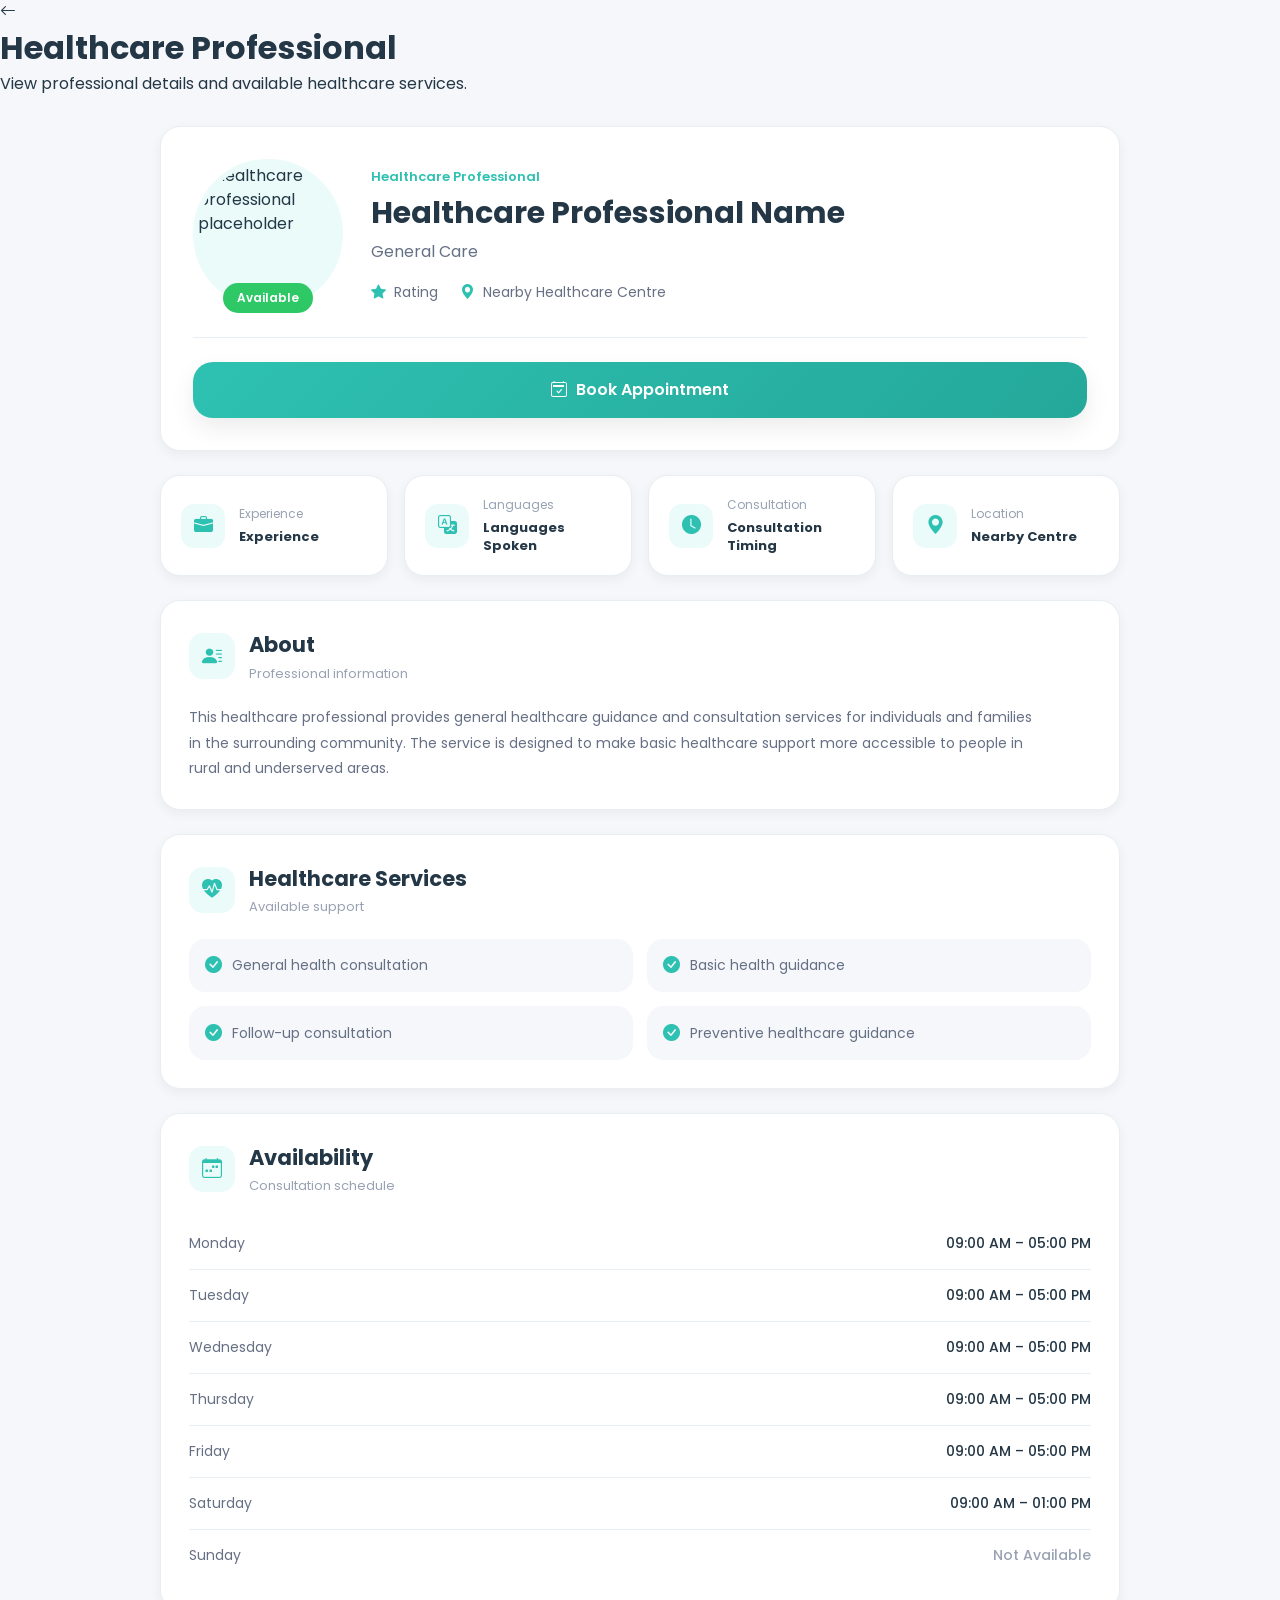
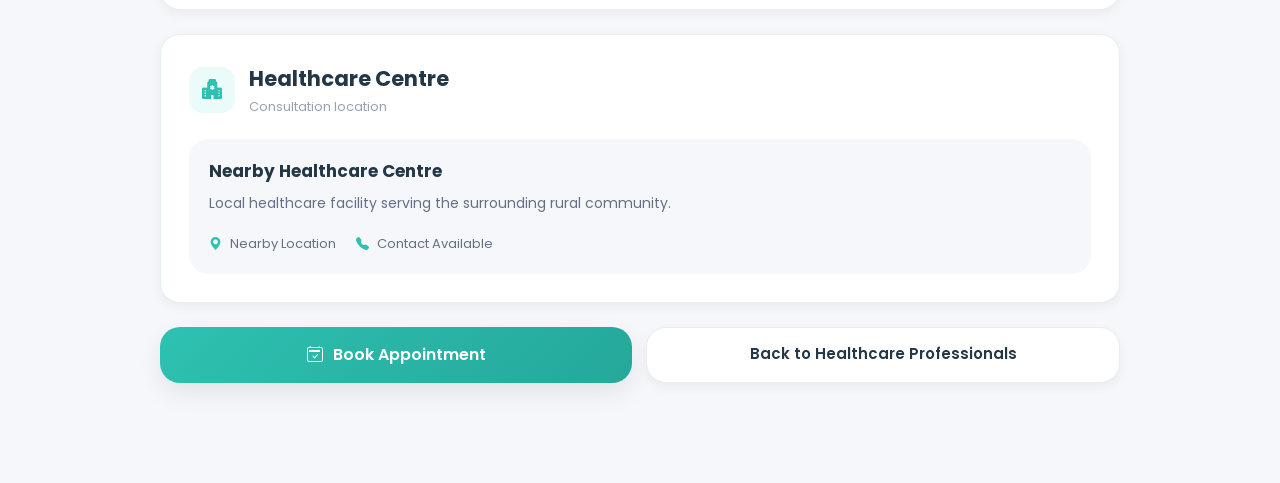
==== pages/doctor-details.html @ 7016e437 "Redesigned the layout of Doctors page and added doctors detail page" ====
<!DOCTYPE html>
<html lang="en">

<head>

    <meta charset="UTF-8">
    <meta name="viewport" content="width=device-width, initial-scale=1.0">

    <title>Healthcare Professional | Healthcare Connect</title>

    <!-- Google Font -->
    <link rel="preconnect" href="https://fonts.googleapis.com">
    <link rel="preconnect" href="https://fonts.gstatic.com" crossorigin>

    <link
        href="https://fonts.googleapis.com/css2?family=Poppins:wght@300;400;500;600;700&display=swap"
        rel="stylesheet">

    <!-- Bootstrap Icons -->
    <link
        rel="stylesheet"
        href="https://cdn.jsdelivr.net/npm/bootstrap-icons@1.11.3/font/bootstrap-icons.min.css">

    <!-- CSS -->
    <link rel="stylesheet" href="../css/reset.css">
    <link rel="stylesheet" href="../css/variables.css">
    <link rel="stylesheet" href="../css/components.css">
    <link rel="stylesheet" href="../css/utilities.css">
    <link rel="stylesheet" href="../css/style.css">

</head>

<body>

    <!-- ==================================================
                         PAGE HEADER
    =================================================== -->

    <header class="page-header">

        <a href="doctors.html" class="back-btn">

            <i class="bi bi-arrow-left"></i>

        </a>

        <div class="header-content">

            <h1>Healthcare Professional</h1>

            <p>
                View professional details and available healthcare services.
            </p>

        </div>

    </header>


    <!-- ==================================================
                         MAIN CONTENT
    =================================================== -->

    <main class="doctor-details-page">


        <!-- ==================================================
                         PROFILE CARD
        =================================================== -->

        <section class="card doctor-profile-card">

            <div class="doctor-profile-top">

                <div class="doctor-profile-image">

                    <img
                        src="../assets/doctors/doctor-placeholder.jpg"
                        alt="Healthcare professional placeholder">

                    <span class="profile-availability">
                        Available
                    </span>

                </div>


                <div class="doctor-profile-info">

                    <span class="profile-label">
                        Healthcare Professional
                    </span>

                    <h2>
                        Healthcare Professional Name
                    </h2>

                    <p class="profile-service">
                        General Care
                    </p>

                    <div class="profile-rating">

                        <i class="bi bi-star-fill"></i>

                        <span>Rating</span>

                    </div>

                    <div class="profile-location">

                        <i class="bi bi-geo-alt-fill"></i>

                        <span>
                            Nearby Healthcare Centre
                        </span>

                    </div>

                </div>

            </div>


            <div class="profile-actions">

                <!-- This will connect to your teammate's
                     Book Appointment page later -->

                <a
                    href="book-appointment.html"
                    class="btn-primary">

                    <i class="bi bi-calendar2-check"></i>

                    Book Appointment

                </a>

            </div>

        </section>



        <!-- ==================================================
                         QUICK INFORMATION
        =================================================== -->

        <section class="doctor-info-grid">


            <article class="card doctor-info-card">

                <div class="info-icon">

                    <i class="bi bi-briefcase-fill"></i>

                </div>

                <div>

                    <span>
                        Experience
                    </span>

                    <strong>
                        Experience
                    </strong>

                </div>

            </article>


            <article class="card doctor-info-card">

                <div class="info-icon">

                    <i class="bi bi-translate"></i>

                </div>

                <div>

                    <span>
                        Languages
                    </span>

                    <strong>
                        Languages Spoken
                    </strong>

                </div>

            </article>


            <article class="card doctor-info-card">

                <div class="info-icon">

                    <i class="bi bi-clock-fill"></i>

                </div>

                <div>

                    <span>
                        Consultation
                    </span>

                    <strong>
                        Consultation Timing
                    </strong>

                </div>

            </article>


            <article class="card doctor-info-card">

                <div class="info-icon">

                    <i class="bi bi-geo-alt-fill"></i>

                </div>

                <div>

                    <span>
                        Location
                    </span>

                    <strong>
                        Nearby Centre
                    </strong>

                </div>

            </article>


        </section>



        <!-- ==================================================
                         ABOUT
        =================================================== -->

        <section class="card details-section">

            <div class="details-heading">

                <div class="details-heading-icon">

                    <i class="bi bi-person-lines-fill"></i>

                </div>

                <div>

                    <h2>
                        About
                    </h2>

                    <p>
                        Professional information
                    </p>

                </div>

            </div>

            <p class="details-text">

                This healthcare professional provides general healthcare
                guidance and consultation services for individuals and
                families in the surrounding community.

                The service is designed to make basic healthcare support
                more accessible to people in rural and underserved areas.

            </p>

        </section>



        <!-- ==================================================
                         SERVICES
        =================================================== -->

        <section class="card details-section">

            <div class="details-heading">

                <div class="details-heading-icon">

                    <i class="bi bi-heart-pulse-fill"></i>

                </div>

                <div>

                    <h2>
                        Healthcare Services
                    </h2>

                    <p>
                        Available support
                    </p>

                </div>

            </div>


            <div class="services-list">

                <div class="service-item">

                    <i class="bi bi-check-circle-fill"></i>

                    <span>
                        General health consultation
                    </span>

                </div>

                <div class="service-item">

                    <i class="bi bi-check-circle-fill"></i>

                    <span>
                        Basic health guidance
                    </span>

                </div>

                <div class="service-item">

                    <i class="bi bi-check-circle-fill"></i>

                    <span>
                        Follow-up consultation
                    </span>

                </div>

                <div class="service-item">

                    <i class="bi bi-check-circle-fill"></i>

                    <span>
                        Preventive healthcare guidance
                    </span>

                </div>

            </div>

        </section>



        <!-- ==================================================
                         AVAILABILITY
        =================================================== -->

        <section class="card details-section">

            <div class="details-heading">

                <div class="details-heading-icon">

                    <i class="bi bi-calendar-week"></i>

                </div>

                <div>

                    <h2>
                        Availability
                    </h2>

                    <p>
                        Consultation schedule
                    </p>

                </div>

            </div>


            <div class="availability-list">

                <div class="availability-row">

                    <span>
                        Monday
                    </span>

                    <strong>
                        09:00 AM – 05:00 PM
                    </strong>

                </div>


                <div class="availability-row">

                    <span>
                        Tuesday
                    </span>

                    <strong>
                        09:00 AM – 05:00 PM
                    </strong>

                </div>


                <div class="availability-row">

                    <span>
                        Wednesday
                    </span>

                    <strong>
                        09:00 AM – 05:00 PM
                    </strong>

                </div>


                <div class="availability-row">

                    <span>
                        Thursday
                    </span>

                    <strong>
                        09:00 AM – 05:00 PM
                    </strong>

                </div>


                <div class="availability-row">

                    <span>
                        Friday
                    </span>

                    <strong>
                        09:00 AM – 05:00 PM
                    </strong>

                </div>


                <div class="availability-row">

                    <span>
                        Saturday
                    </span>

                    <strong>
                        09:00 AM – 01:00 PM
                    </strong>

                </div>


                <div class="availability-row unavailable">

                    <span>
                        Sunday
                    </span>

                    <strong>
                        Not Available
                    </strong>

                </div>

            </div>

        </section>



        <!-- ==================================================
                         LOCATION
        =================================================== -->

        <section class="card details-section">

            <div class="details-heading">

                <div class="details-heading-icon">

                    <i class="bi bi-hospital-fill"></i>

                </div>

                <div>

                    <h2>
                        Healthcare Centre
                    </h2>

                    <p>
                        Consultation location
                    </p>

                </div>

            </div>


            <div class="centre-info">

                <h3>
                    Nearby Healthcare Centre
                </h3>

                <p>
                    Local healthcare facility serving the surrounding
                    rural community.
                </p>

                <div class="centre-meta">

                    <span>

                        <i class="bi bi-geo-alt-fill"></i>

                        Nearby Location

                    </span>

                    <span>

                        <i class="bi bi-telephone-fill"></i>

                        Contact Available

                    </span>

                </div>

            </div>

        </section>



        <!-- ==================================================
                         BOTTOM ACTION
        =================================================== -->

        <section class="bottom-booking">

            <a
                href="book-appointment.html"
                class="btn-primary">

                <i class="bi bi-calendar2-check"></i>

                Book Appointment

            </a>

            <a
                href="doctors.html"
                class="btn-secondary">

                Back to Healthcare Professionals

            </a>

        </section>


    </main>

</body>

</html>
---- css/variables.css ----
/* ==========================================
   HEALTHCARE CONNECT DESIGN SYSTEM
   ========================================== */

:root {

    /* ===== Primary Colors ===== */
    --primary: #2EC1B1;
    --primary-dark: #24A89A;
    --primary-light: #EAFBF9;

    /* ===== Neutral Colors ===== */
    --white: #FFFFFF;
    --background: #F5F7FA;
    --surface: #FFFFFF;

    /* ===== Text Colors ===== */
    --text-primary: #243746;
    --text-secondary: #667085;
    --text-light: #98A2B3;

    /* ===== Border ===== */
    --border: #E8EEF2;

    /* ===== Status Colors ===== */
    --success: #34C759;
    --warning: #F4B740;
    --danger: #FF5C5C;
    --info: #5B8DEF;

    /* ===== Border Radius ===== */
    --radius-sm: 12px;
    --radius-md: 16px;
    --radius-lg: 20px;
    --radius-xl: 28px;
    --radius-full: 999px;

    /* ===== Shadows ===== */
    --shadow-sm: 0 4px 12px rgba(0,0,0,0.05);
    --shadow-md: 0 10px 25px rgba(0,0,0,0.08);
    --shadow-lg: 0 15px 40px rgba(0,0,0,0.10);

    /* ===== Spacing ===== */
    --space-xs: 4px;
    --space-sm: 8px;
    --space-md: 16px;
    --space-lg: 24px;
    --space-xl: 32px;
    --space-2xl: 48px;

    /* ===== Font ===== */
    --font-family: "Poppins", sans-serif;

    /* ===== Font Sizes ===== */
    --text-xs: 12px;
    --text-sm: 14px;
    --text-md: 16px;
    --text-lg: 18px;
    --text-xl: 24px;
    --text-2xl: 32px;

    /* ===== Transition ===== */
    --transition: all 0.3s ease;
}
---- css/components.css ----
/* ==========================================
   BUTTONS
========================================== */

/* Primary Button */

.btn-primary {
    width: 100%;
    height: 56px;

    display: flex;
    align-items: center;
    justify-content: center;
    gap: 10px;

    background: linear-gradient(
        135deg,
        var(--primary),
        var(--primary-dark)
    );

    color: var(--white);

    border: none;
    border-radius: var(--radius-lg);

    font-size: var(--text-md);
    font-weight: 600;

    box-shadow: var(--shadow-md);

    transition: var(--transition);
}

.btn-primary:hover {
    transform: translateY(-3px);
    box-shadow: var(--shadow-lg);
}

.btn-primary:active {
    transform: scale(0.98);
}
/* ==========================================
   INPUT COMPONENTS
========================================== */

.form-group {
    margin-bottom: var(--space-md);
}

.form-label {
    display: block;
    margin-bottom: 8px;

    color: var(--text-primary);

    font-size: var(--text-sm);
    font-weight: 500;
}

.input-box {
    display: flex;
    align-items: center;

    width: 100%;
    height: 58px;

    padding: 0 18px;

    background: var(--white);

    border: 1.5px solid var(--border);

    border-radius: var(--radius-lg);

    transition: var(--transition);

    box-shadow: var(--shadow-sm);
}

.input-box:focus-within {

    border-color: var(--primary);

    box-shadow:
        0 0 0 4px rgba(46,193,177,.15);

}

.input-box i {

    font-size: 18px;

    color: var(--text-light);

    margin-right: 14px;
}

.input-box input {

    flex: 1;

    background: transparent;

    color: var(--text-primary);

    font-size: var(--text-md);
}

.input-box input::placeholder {

    color: var(--text-light);

}

.input-box .toggle-password {

    cursor: pointer;

    color: var(--text-secondary);

}
/* ==========================================
   SEARCH BAR
========================================== */

.search-box {

    display: flex;

    align-items: center;

    height: 54px;

    padding: 0 18px;

    background: var(--white);

    border: 1.5px solid var(--border);

    border-radius: var(--radius-lg);

    box-shadow: var(--shadow-sm);

    transition: var(--transition);

}

.search-box:focus-within {

    border-color: var(--primary);

}

.search-box input {

    flex: 1;

    margin-left: 12px;

}
/* ==========================================
   CARD COMPONENT
========================================== */

.card {

    background: var(--white);

    border-radius: var(--radius-lg);

    padding: 20px;

    border: 1px solid var(--border);

    box-shadow: var(--shadow-sm);

    transition: var(--transition);

}

.card:hover {

    transform: translateY(-4px);

    box-shadow: var(--shadow-md);

}
.card-title {

    color: var(--text-primary);

    font-size: 18px;

    font-weight: 600;

    margin-bottom: 6px;

}
.card-subtitle {

    color: var(--text-secondary);

    font-size: 14px;

}
.card-badge {

    display: inline-flex;

    align-items: center;

    justify-content: center;

    padding: 6px 12px;

    background: var(--primary-light);

    color: var(--primary);

    border-radius: 999px;

    font-size: 12px;

    font-weight: 600;

}
---- css/style.css ----
/*==================================================
                    LOGIN PAGE
==================================================*/

.login-page{

    min-height:100vh;

    display:flex;

    justify-content:center;

    align-items:center;

    flex-direction:column;

    padding:40px 20px;

    background:linear-gradient(
        135deg,
        #F5F7FA 0%,
        #EAFBF9 100%
    );

}

/*================ HERO ================*/

.login-hero{

    text-align:center;

    margin-bottom:40px;

}

.hero-icon{

    width:90px;

    height:90px;

    margin:auto;

    border-radius:50%;

    display:flex;

    justify-content:center;

    align-items:center;

    background:linear-gradient(
        135deg,
        var(--primary),
        var(--primary-dark)
    );

    color:var(--white);

    font-size:42px;

    box-shadow:var(--shadow-lg);

    margin-bottom:20px;

}

.login-hero h1{

    font-size:36px;

    color:var(--text-primary);

    margin-bottom:10px;

}

.login-hero p{

    color:var(--text-secondary);

    font-size:16px;

}

/*================ LOGIN CONTAINER ================*/

.login-container{

    width:100%;

    max-width:460px;

}

.login-card{

    background:var(--surface);

    border-radius:var(--radius-xl);

    padding:40px;

    border:1px solid var(--border);

    box-shadow:var(--shadow-lg);

}

/*================ HEADER ================*/

.login-header{

    text-align:center;

    margin-bottom:30px;

}

.login-header h2{

    font-size:30px;

    margin-bottom:10px;

    color:var(--text-primary);

}

.login-header p{

    color:var(--text-secondary);

    line-height:1.6;

}

/*================ OPTIONS ================*/

.login-options{

    display:flex;

    justify-content:space-between;

    align-items:center;

    margin:18px 0 28px;

    font-size:14px;

}

.remember{

    display:flex;

    align-items:center;

    gap:8px;

    color:var(--text-secondary);

}

.remember input{

    width:16px;

    height:16px;

}

.login-options a{

    color:var(--primary);

    font-weight:500;

}

/*================ DIVIDER ================*/

.divider{

    display:flex;

    align-items:center;

    justify-content:center;

    margin:30px 0;

    position:relative;

}

.divider::before{

    content:"";

    position:absolute;

    width:100%;

    height:1px;

    background:var(--border);

}

.divider span{

    background:var(--surface);

    padding:0 18px;

    position:relative;

    color:var(--text-secondary);

    font-size:14px;

}

/*================ GOOGLE BUTTON ================*/

.btn-secondary{

    width:100%;

    height:56px;

    display:flex;

    justify-content:center;

    align-items:center;

    gap:10px;

    border-radius:var(--radius-lg);

    background:var(--white);

    border:1.5px solid var(--border);

    color:var(--text-primary);

    font-size:15px;

    font-weight:600;

    transition:var(--transition);

    box-shadow:var(--shadow-sm);

}

.btn-secondary:hover{

    transform:translateY(-3px);

    box-shadow:var(--shadow-md);

}

/*================ REGISTER ================*/

.register-link{

    margin-top:28px;

    text-align:center;

    color:var(--text-secondary);

}

.register-link a{

    color:var(--primary);

    font-weight:600;

}

/*================ RESPONSIVE ================*/

@media(max-width:768px){

    .login-card{

        padding:30px 24px;

    }

    .login-hero h1{

        font-size:30px;

    }

}

@media(max-width:480px){

    .login-options{

        flex-direction:column;

        gap:15px;

        align-items:flex-start;

    }

    .hero-icon{

        width:75px;

        height:75px;

        font-size:34px;

    }

    .login-header h2{

        font-size:26px;

    }

}
/*==================================================
                DASHBOARD
==================================================*/

.dashboard-container{

    max-width:1200px;

    margin:auto;

    padding:30px 20px 100px;

}

/*==================================================
                HEADER
==================================================*/

.dashboard-header{

    display:flex;

    justify-content:space-between;

    align-items:center;

    padding:20px 30px;

    background:var(--surface);

    border-bottom:1px solid var(--border);

    position:sticky;

    top:0;

    z-index:100;

}

.logo-section{

    display:flex;

    align-items:center;

    gap:16px;

}

.logo-section i{

    font-size:40px;

    color:var(--primary);

}

.logo-section h2{

    font-size:24px;

    color:var(--text-primary);

    margin-bottom:2px;

}

.logo-section p{

    color:var(--text-secondary);

    font-size:14px;

}

.header-actions{

    display:flex;

    gap:14px;

}

.icon-btn{

    width:48px;

    height:48px;

    border-radius:50%;

    background:var(--surface);

    border:1px solid var(--border);

    display:flex;

    justify-content:center;

    align-items:center;

    box-shadow:var(--shadow-sm);

    transition:var(--transition);

}

.icon-btn i{

    font-size:20px;

    color:var(--text-primary);

}

.icon-btn:hover{

    background:var(--primary);

    transform:translateY(-3px);

}

.icon-btn:hover i{

    color:var(--white);

}

/*==================================================
                HERO
==================================================*/

.hero{

    display:flex;

    justify-content:space-between;

    align-items:center;

    gap:30px;

    padding:40px;

    background:linear-gradient(
        135deg,
        var(--primary),
        var(--primary-dark)
    );

    color:var(--white);

    overflow:hidden;

    margin-bottom:35px;

}

.hero-content{

    flex:1;

}

.welcome-text{

    display:inline-block;

    padding:8px 14px;

    border-radius:999px;

    background:rgba(255,255,255,.18);

    margin-bottom:18px;

    font-size:14px;

}

.hero-content h1{

    font-size:42px;

    line-height:1.3;

    margin-bottom:15px;

}

.hero-content p{

    line-height:1.8;

    max-width:520px;

    opacity:.95;

}

.hero-image{

    width:180px;

    height:180px;

    border-radius:50%;

    background:rgba(255,255,255,.15);

    display:flex;

    justify-content:center;

    align-items:center;

}

.hero-image i{

    font-size:80px;

    color:var(--white);

}
/*==================================================
                SEARCH
==================================================*/

.search-section{

    margin-bottom:35px;

}

.search-box{

    display:flex;

    align-items:center;

    gap:14px;

    background:var(--surface);

    border:1px solid var(--border);

    border-radius:var(--radius-lg);

    padding:0 20px;

    height:58px;

    box-shadow:var(--shadow-sm);

    transition:var(--transition);

}

.search-box:focus-within{

    border-color:var(--primary);

    box-shadow:0 0 0 4px rgba(46,193,177,.15);

}

.search-box i{

    font-size:20px;

    color:var(--text-light);

}

.search-box input{

    flex:1;

    background:transparent;

    color:var(--text-primary);

    font-size:15px;

}

.search-box input::placeholder{

    color:var(--text-light);

}

/*==================================================
                SECTION HEADING
==================================================*/

.section-heading{

    display:flex;

    justify-content:space-between;

    align-items:center;

    margin-bottom:20px;

}

.section-heading h2{

    font-size:24px;

    color:var(--text-primary);

    font-weight:600;

}

.section-heading a{

    color:var(--primary);

    font-weight:600;

    transition:var(--transition);

}

.section-heading a:hover{

    color:var(--primary-dark);

}

/*==================================================
                QUICK ACTIONS
==================================================*/

.quick-actions{

    margin-bottom:40px;

}

.action-grid{

    display:grid;

    grid-template-columns:repeat(auto-fit,minmax(220px,1fr));

    gap:22px;

}

.action-card{

    padding:28px 24px;

    text-align:center;

    cursor:pointer;

    transition:var(--transition);

}

.action-card:hover{

    transform:translateY(-6px);

    box-shadow:var(--shadow-md);

}

.action-card i{

    font-size:42px;

    color:var(--primary);

    margin-bottom:18px;

}

.action-card h3{

    font-size:20px;

    color:var(--text-primary);

    margin-bottom:10px;

}

.action-card p{

    color:var(--text-secondary);

    line-height:1.6;

    font-size:14px;

}

.action-card.emergency{

    border:2px solid rgba(255,92,92,.18);

}

.action-card.emergency i{

    color:var(--danger);

}

.action-card.emergency:hover{

    border-color:var(--danger);

}
/*==================================================
            UPCOMING APPOINTMENT
==================================================*/

.appointment-section{

    margin-bottom:40px;

}

.appointment-card{

    padding:30px;

}

.doctor-info{

    display:flex;

    align-items:center;

    gap:18px;

    margin-bottom:25px;

}

.doctor-avatar{

    width:70px;

    height:70px;

    border-radius:50%;

    background:var(--primary-light);

    display:flex;

    justify-content:center;

    align-items:center;

    flex-shrink:0;

}

.doctor-avatar i{

    font-size:40px;

    color:var(--primary);

}

.doctor-info h3{

    font-size:22px;

    margin-bottom:6px;

    color:var(--text-primary);

}

.doctor-info p{

    color:var(--text-secondary);

}

.doctor-info .card-badge{

    margin-left:auto;

}

.appointment-details{

    display:grid;

    grid-template-columns:repeat(3,1fr);

    gap:20px;

    border-top:1px solid var(--border);

    padding-top:20px;

}

.appointment-details div{

    display:flex;

    align-items:center;

    gap:10px;

}

.appointment-details i{

    color:var(--primary);

    font-size:18px;

}

.appointment-details span{

    color:var(--text-secondary);

    font-size:15px;

}

/*==================================================
                HEALTH SUMMARY
==================================================*/

.health-summary{

    margin-bottom:40px;

}

.summary-grid{

    display:grid;

    grid-template-columns:repeat(auto-fit,minmax(220px,1fr));

    gap:22px;

}

.summary-card{

    text-align:center;

    padding:28px 20px;

    transition:var(--transition);

}

.summary-card:hover{

    transform:translateY(-5px);

    box-shadow:var(--shadow-md);

}

.summary-icon{

    font-size:42px;

    display:block;

    margin-bottom:18px;

}

.summary-card h3{

    font-size:28px;

    margin-bottom:8px;

    color:var(--text-primary);

}

.summary-card p{

    color:var(--text-secondary);

}

/*==================================================
                BOTTOM NAVIGATION
==================================================*/

.bottom-nav{

    position:fixed;

    left:0;

    bottom:0;

    width:100%;

    background:var(--surface);

    border-top:1px solid var(--border);

    display:flex;

    justify-content:space-around;

    align-items:center;

    padding:12px 0;

    z-index:1000;

    box-shadow:0 -6px 20px rgba(0,0,0,.05);

}

.nav-item{

    display:flex;

    flex-direction:column;

    align-items:center;

    gap:6px;

    color:var(--text-secondary);

    font-size:13px;

    transition:var(--transition);

}

.nav-item i{

    font-size:22px;

}

.nav-item.active{

    color:var(--primary);

}

.nav-item:hover{

    color:var(--primary);

}

/*==================================================
                RESPONSIVE
==================================================*/

@media(max-width:992px){

    .hero{

        flex-direction:column;

        text-align:center;

    }

    .hero-content p{

        margin:auto;

    }

}

@media(max-width:768px){

    .dashboard-header{

        padding:18px;

    }

    .logo-section h2{

        font-size:20px;

    }

    .hero{

        padding:30px;

    }

    .hero-content h1{

        font-size:32px;

    }

    .appointment-details{

        grid-template-columns:1fr;

    }

}

@media(max-width:576px){

    .dashboard-container{

        padding:20px 15px 100px;

    }

    .action-grid{

        grid-template-columns:1fr;

    }

    .summary-grid{

        grid-template-columns:repeat(2,1fr);

    }

    .doctor-info{

        flex-direction:column;

        align-items:flex-start;

    }

    .doctor-info .card-badge{

        margin-left:0;

    }

    .hero-image{

        width:130px;

        height:130px;

    }

    .hero-image i{

        font-size:60px;

    }

}
/* ==========================================================
                    DOCTORS PAGE
========================================================== */

/* =========================
   PAGE
========================= */

.doctors-page {

    max-width: 1200px;

    margin: 0 auto;

    padding: 30px 20px 100px;

}


/* =========================
   RESULTS HEADER
========================= */

.results-header {

    margin-bottom: 28px;

}

.results-header h2 {

    font-size: 28px;

    font-weight: 600;

    color: var(--text-primary);

    margin-bottom: 8px;

}

.results-header p {

    color: var(--text-secondary);

    font-size: 15px;

}


/* =========================
   DOCTOR GRID
========================= */

.doctor-grid {

    display: grid;

    grid-template-columns: repeat(3, minmax(0, 1fr));

    gap: 24px;

}


/* =========================
   DOCTOR CARD
========================= */

.doctor-card {

    display: flex;

    flex-direction: column;

    width: 100%;

    min-width: 0;

    padding: 24px;

    background: var(--surface);

    border: 1px solid var(--border);

    border-radius: var(--radius-lg);

    box-shadow: var(--shadow-sm);

    transition: var(--transition);

}

.doctor-card:hover {

    transform: translateY(-5px);

    box-shadow: var(--shadow-md);

}


/* =========================
   CARD TOP
========================= */

.doctor-card-header {

    display: flex;

    align-items: center;

    gap: 16px;

    width: 100%;

    margin-bottom: 22px;

}


/* =========================
   DOCTOR IMAGE
========================= */

.doctor-image {

    position: relative;

    width: 86px;

    height: 86px;

    min-width: 86px;

    border-radius: 50%;

    overflow: visible;

    background: var(--primary-light);

}

.doctor-image img {

    width: 86px;

    height: 86px;

    display: block;

    border-radius: 50%;

    object-fit: cover;

    background: var(--primary-light);

}


/* =========================
   AVAILABILITY
========================= */

.availability {

    position: absolute;

    left: 50%;

    bottom: -8px;

    transform: translateX(-50%);

    padding: 5px 11px;

    border-radius: 999px;

    font-size: 11px;

    font-weight: 600;

    white-space: nowrap;

    z-index: 2;

}

.availability.available {

    background: #2FC866;

    color: #ffffff;

}


/* =========================
   DOCTOR MAIN INFO
========================= */

.doctor-main-info {

    flex: 1;

    min-width: 0;

}

.doctor-main-info .card-title {

    font-size: 18px;

    line-height: 1.4;

    font-weight: 600;

    color: var(--text-primary);

    margin-bottom: 6px;

    word-break: normal;

}

.doctor-main-info .card-subtitle {

    font-size: 14px;

    line-height: 1.5;

    color: var(--primary);

    margin: 0;

}


/* =========================
   DOCTOR DETAILS
========================= */

.doctor-details {

    display: grid;

    grid-template-columns: 1fr 1fr;

    gap: 12px;

    padding: 18px 0;

    border-top: 1px solid var(--border);

    border-bottom: 1px solid var(--border);

    margin-bottom: 20px;

}

.doctor-detail {

    display: flex;

    align-items: flex-start;

    gap: 9px;

    min-width: 0;

    color: var(--text-secondary);

    font-size: 13px;

    line-height: 1.4;

}

.doctor-detail i {

    flex-shrink: 0;

    font-size: 14px;

    color: var(--primary);

    margin-top: 2px;

}

.doctor-detail span {

    min-width: 0;

    overflow-wrap: anywhere;

}


/* =========================
   PROFILE BUTTON
========================= */

.doctor-card .btn-primary {

    width: 100%;

    min-height: 46px;

    display: flex;

    justify-content: center;

    align-items: center;

    gap: 9px;

    border-radius: var(--radius-md);

    text-align: center;

}

.doctor-card .btn-primary i {

    font-size: 16px;

    transition: transform 0.2s ease;

}

.doctor-card .btn-primary:hover i {

    transform: translateX(4px);

}


/* =========================
   RESPONSIVE
========================= */

@media (max-width: 1050px) {

    .doctor-grid {

        grid-template-columns: repeat(2, minmax(0, 1fr));

    }

}


@media (max-width: 700px) {

    .doctors-page {

        padding: 24px 16px 100px;

    }

    .doctor-grid {

        grid-template-columns: 1fr;

    }

}


@media (max-width: 480px) {

    .doctor-card {

        padding: 20px;

    }

    .doctor-card-header {

        align-items: flex-start;

    }

    .doctor-image,
    .doctor-image img {

        width: 76px;

        height: 76px;

        min-width: 76px;

    }

    .doctor-main-info .card-title {

        font-size: 17px;

    }

    .doctor-details {

        grid-template-columns: 1fr;

    }

}
/*==================================================
            DIGITAL HEALTH RECORDS
==================================================*/

.records-page{

    max-width:1200px;

    margin:auto;

    padding:30px 20px 100px;

}

/*==================================================
                OVERVIEW
==================================================*/

.overview-section{

    display:grid;

    grid-template-columns:repeat(auto-fit,minmax(220px,1fr));

    gap:20px;

    margin-bottom:35px;

}

.overview-card{

    background:var(--surface);

    border:1px solid var(--border);

    border-radius:var(--radius-lg);

    padding:24px;

    box-shadow:var(--shadow-sm);

    transition:var(--transition);

}

.overview-card:hover{

    transform:translateY(-5px);

    box-shadow:var(--shadow-md);

}

.overview-card .material-icons{

    font-size:38px;

    color:var(--primary);

    margin-bottom:18px;

}

.overview-card h2{

    font-size:15px;

    color:var(--text-secondary);

    margin-bottom:10px;

}

.overview-card h3{

    font-size:34px;

    color:var(--text-primary);

}

/*==================================================
                TOOLBAR
==================================================*/

.records-toolbar{

    display:flex;

    justify-content:space-between;

    align-items:center;

    margin-bottom:30px;

}

.records-toolbar h2{

    font-size:24px;

    color:var(--text-primary);

}

.records-toolbar .btn-primary{

    width:auto;

    padding:0 22px;

}

/*==================================================
                RECORD GRID
==================================================*/

.records-grid{

    display:grid;

    grid-template-columns:repeat(auto-fit,minmax(340px,1fr));

    gap:24px;

}
/*==================================================
                RECORD CARD
==================================================*/

.record-card{

    padding:22px;

    transition:var(--transition);

}

.record-card:hover{

    transform:translateY(-5px);

    box-shadow:var(--shadow-md);

}

.record-top{

    display:flex;

    justify-content:space-between;

    align-items:center;

    margin-bottom:20px;

}

.record-icon{

    width:60px;

    height:60px;

    border-radius:16px;

    background:var(--primary-light);

    display:flex;

    justify-content:center;

    align-items:center;

}

.record-icon .material-icons{

    color:var(--primary);

    font-size:30px;

}

.record-badge{

    padding:6px 14px;

    border-radius:999px;

    font-size:12px;

    font-weight:600;

}

.record-badge.pdf{

    background:#E8F8EF;

    color:#2E7D32;

}

.record-badge.image{

    background:#E8F1FF;

    color:#2962FF;

}

.record-badge.report{

    background:#FFF7E6;

    color:#E65100;

}

.record-badge.vaccine{

    background:#F3E8FF;

    color:#7B1FA2;

}

.record-content{

    margin-bottom:22px;

}

.record-content .card-title{

    margin-bottom:8px;

}

.record-content .card-subtitle{

    margin-bottom:10px;

    color:var(--text-secondary);

}

.record-date{

    font-size:14px;

    color:var(--text-light);

}

.record-actions{

    display:flex;

    gap:12px;

}

.action-btn{

    flex:1;

    height:46px;

    border-radius:var(--radius-md);

    background:var(--primary-light);

    color:var(--primary);

    display:flex;

    justify-content:center;

    align-items:center;

    gap:8px;

    font-weight:600;

    transition:var(--transition);

}

.action-btn:hover{

    background:var(--primary);

    color:var(--white);

}

/*==================================================
                EMPTY STATE
==================================================*/

.empty-state{

    margin-top:60px;

    text-align:center;

    padding:40px;

}

.empty-state .material-icons{

    font-size:64px;

    color:var(--primary);

    margin-bottom:16px;

}

.empty-state h2{

    margin-bottom:10px;

}

.empty-state p{

    color:var(--text-secondary);

    max-width:450px;

    margin:auto;

    line-height:1.7;

}

/*==================================================
                RESPONSIVE
==================================================*/

@media(max-width:768px){

    .records-toolbar{

        flex-direction:column;

        align-items:flex-start;

        gap:18px;

    }

    .records-toolbar .btn-primary{

        width:100%;

    }

}

@media(max-width:480px){

    .records-page{

        padding:20px 15px 100px;

    }

    .records-grid{

        grid-template-columns:1fr;

    }

    .record-actions{

        flex-direction:column;

    }

}
/* ==========================================================
                DOCTOR DETAILS PAGE
========================================================== */


/* =========================
   PAGE CONTAINER
========================= */

.doctor-details-page {

    max-width: 1000px;

    margin: 0 auto;

    padding: 30px 20px 100px;

}


/* =========================
   PROFILE CARD
========================= */

.doctor-profile-card {

    padding: 32px;

    margin-bottom: 24px;

    overflow: hidden;

}


.doctor-profile-top {

    display: flex;

    align-items: center;

    gap: 28px;

}


/* =========================
   PROFILE IMAGE
========================= */

.doctor-profile-image {

    position: relative;

    width: 150px;

    height: 150px;

    flex-shrink: 0;

}


.doctor-profile-image img {

    width: 150px;

    height: 150px;

    display: block;

    object-fit: cover;

    border-radius: 50%;

    background: var(--primary-light);

    border: 5px solid var(--primary-light);

}


/* =========================
   PROFILE AVAILABILITY
========================= */

.profile-availability {

    position: absolute;

    left: 50%;

    bottom: -4px;

    transform: translateX(-50%);

    background: #2FC866;

    color: #ffffff;

    padding: 6px 14px;

    border-radius: 999px;

    font-size: 12px;

    font-weight: 600;

    white-space: nowrap;

}


/* =========================
   PROFILE INFORMATION
========================= */

.doctor-profile-info {

    flex: 1;

    min-width: 0;

}


.profile-label {

    display: inline-block;

    color: var(--primary);

    font-size: 13px;

    font-weight: 600;

    margin-bottom: 8px;

}


.doctor-profile-info h2 {

    font-size: 30px;

    line-height: 1.3;

    color: var(--text-primary);

    margin-bottom: 7px;

}


.profile-service {

    color: var(--text-secondary);

    font-size: 16px;

    margin-bottom: 16px;

}


.profile-rating,
.profile-location {

    display: inline-flex;

    align-items: center;

    gap: 8px;

    margin-right: 18px;

    color: var(--text-secondary);

    font-size: 14px;

}


.profile-rating i,
.profile-location i {

    color: var(--primary);

    font-size: 15px;

}


/* =========================
   PROFILE ACTION
========================= */

.profile-actions {

    margin-top: 28px;

    padding-top: 24px;

    border-top: 1px solid var(--border);

}


.profile-actions .btn-primary {

    width: 100%;

    min-height: 50px;

    display: flex;

    justify-content: center;

    align-items: center;

    gap: 9px;

}


/* =========================
   QUICK INFORMATION GRID
========================= */

.doctor-info-grid {

    display: grid;

    grid-template-columns: repeat(4, minmax(0, 1fr));

    gap: 16px;

    margin-bottom: 24px;

}


.doctor-info-card {

    display: flex;

    align-items: center;

    gap: 14px;

    padding: 20px;

    min-width: 0;

}


.info-icon {

    width: 44px;

    height: 44px;

    min-width: 44px;

    display: flex;

    justify-content: center;

    align-items: center;

    border-radius: 13px;

    background: var(--primary-light);

}


.info-icon i {

    color: var(--primary);

    font-size: 19px;

}


.doctor-info-card > div:last-child {

    min-width: 0;

}


.doctor-info-card span {

    display: block;

    color: var(--text-light);

    font-size: 12px;

    margin-bottom: 5px;

}


.doctor-info-card strong {

    display: block;

    color: var(--text-primary);

    font-size: 13px;

    line-height: 1.4;

    overflow-wrap: anywhere;

}


/* =========================
   DETAIL SECTIONS
========================= */

.details-section {

    padding: 28px;

    margin-bottom: 24px;

}


.details-heading {

    display: flex;

    align-items: center;

    gap: 14px;

    margin-bottom: 22px;

}


.details-heading-icon {

    width: 46px;

    height: 46px;

    min-width: 46px;

    display: flex;

    justify-content: center;

    align-items: center;

    border-radius: 14px;

    background: var(--primary-light);

}


.details-heading-icon i {

    color: var(--primary);

    font-size: 20px;

}


.details-heading h2 {

    font-size: 21px;

    color: var(--text-primary);

    margin-bottom: 3px;

}


.details-heading p {

    color: var(--text-light);

    font-size: 13px;

}


/* =========================
   ABOUT TEXT
========================= */

.details-text {

    color: var(--text-secondary);

    font-size: 14px;

    line-height: 1.8;

    max-width: 850px;

}


/* =========================
   SERVICES
========================= */

.services-list {

    display: grid;

    grid-template-columns: repeat(2, minmax(0, 1fr));

    gap: 14px;

}


.service-item {

    display: flex;

    align-items: center;

    gap: 10px;

    padding: 14px 16px;

    background: var(--background);

    border-radius: var(--radius-md);

    color: var(--text-secondary);

    font-size: 14px;

}


.service-item i {

    color: var(--primary);

    font-size: 17px;

    flex-shrink: 0;

}


/* =========================
   AVAILABILITY
========================= */

.availability-list {

    display: flex;

    flex-direction: column;

}


.availability-row {

    display: flex;

    justify-content: space-between;

    align-items: center;

    gap: 20px;

    padding: 15px 0;

    border-bottom: 1px solid var(--border);

}


.availability-row:last-child {

    border-bottom: none;

}


.availability-row span {

    color: var(--text-secondary);

    font-size: 14px;

}


.availability-row strong {

    color: var(--text-primary);

    font-size: 14px;

    font-weight: 500;

}


.availability-row.unavailable strong {

    color: var(--text-light);

}


/* =========================
   HEALTHCARE CENTRE
========================= */

.centre-info {

    padding: 20px;

    background: var(--background);

    border-radius: var(--radius-lg);

}


.centre-info h3 {

    color: var(--text-primary);

    font-size: 17px;

    margin-bottom: 8px;

}


.centre-info > p {

    color: var(--text-secondary);

    font-size: 14px;

    line-height: 1.7;

    margin-bottom: 18px;

}


.centre-meta {

    display: flex;

    flex-wrap: wrap;

    gap: 20px;

}


.centre-meta span {

    display: flex;

    align-items: center;

    gap: 8px;

    color: var(--text-secondary);

    font-size: 13px;

}


.centre-meta i {

    color: var(--primary);

}


/* =========================
   BOTTOM BOOKING
========================= */

.bottom-booking {

    display: flex;

    gap: 14px;

    margin-top: 8px;

}


.bottom-booking .btn-primary,
.bottom-booking .btn-secondary {

    flex: 1;

    min-height: 50px;

    display: flex;

    justify-content: center;

    align-items: center;

    text-align: center;

}


/* =========================
   RESPONSIVE
========================= */

@media (max-width: 900px) {

    .doctor-info-grid {

        grid-template-columns: repeat(2, minmax(0, 1fr));

    }

}


@media (max-width: 700px) {

    .doctor-profile-top {

        flex-direction: column;

        text-align: center;

    }

    .doctor-profile-info {

        width: 100%;

    }

    .profile-rating,
    .profile-location {

        margin: 4px 8px;

    }

    .services-list {

        grid-template-columns: 1fr;

    }

}


@media (max-width: 520px) {

    .doctor-details-page {

        padding: 20px 15px 90px;

    }

    .doctor-profile-card {

        padding: 24px 20px;

    }

    .doctor-profile-image,
    .doctor-profile-image img {

        width: 120px;

        height: 120px;

    }

    .doctor-profile-info h2 {

        font-size: 24px;

    }

    .doctor-info-grid {

        grid-template-columns: 1fr;

    }

    .details-section {

        padding: 22px 20px;

    }

    .availability-row {

        align-items: flex-start;

        flex-direction: column;

        gap: 5px;

    }

    .bottom-booking {

        flex-direction: column;

    }

}
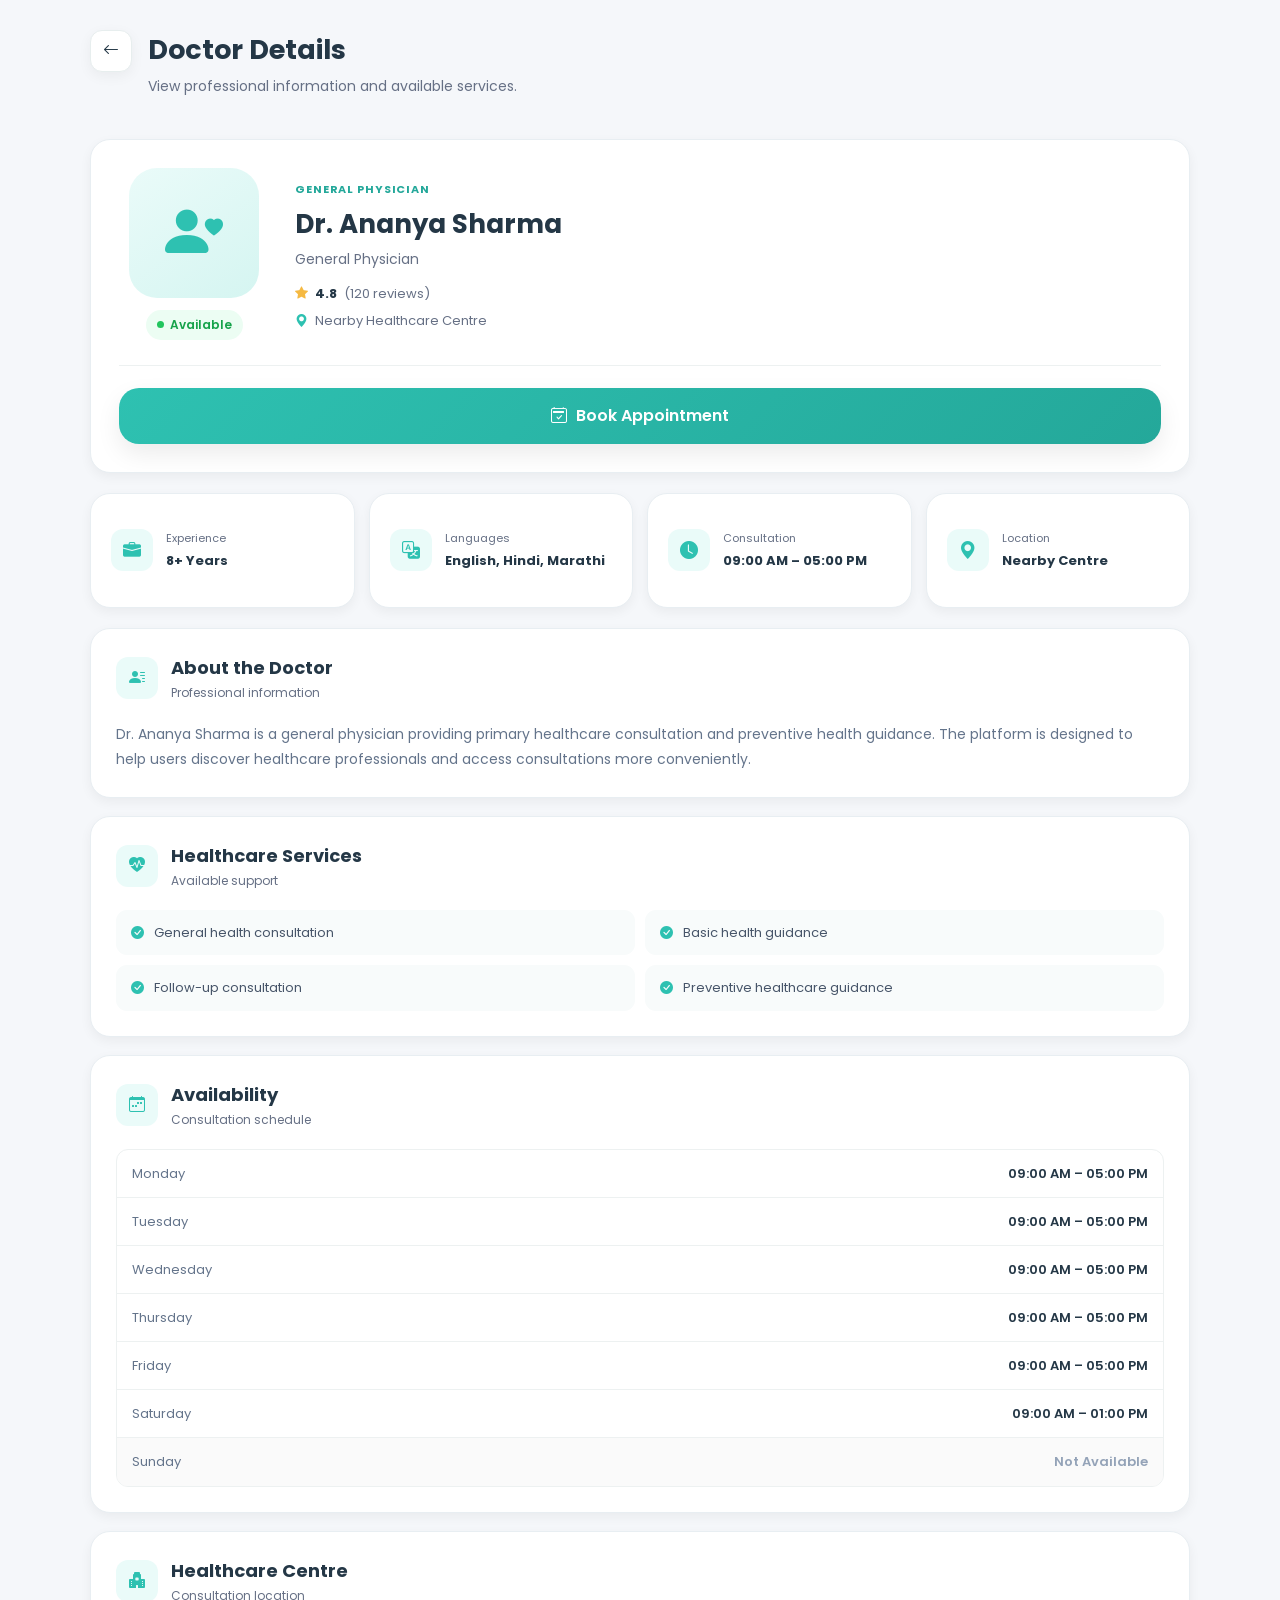
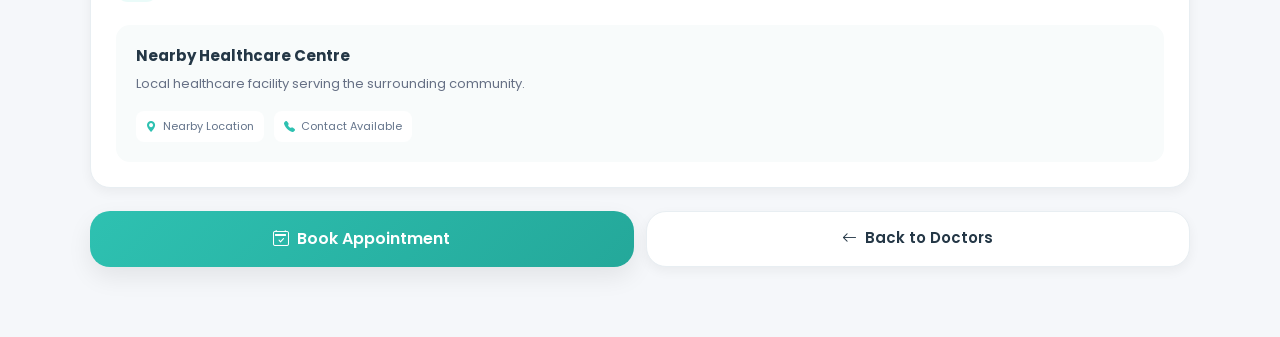
==== commit 4ec393ec: "changes" ====
--- a/pages/doctor-details.html
+++ b/pages/doctor-details.html
@@ -4,13 +4,19 @@
 <head>
 
     <meta charset="UTF-8">
-    <meta name="viewport" content="width=device-width, initial-scale=1.0">
-
-    <title>Healthcare Professional | Healthcare Connect</title>
+
+    <meta name="viewport"
+          content="width=device-width, initial-scale=1.0">
+
+    <title>Doctor Details | Healthcare Connect</title>
 
     <!-- Google Font -->
-    <link rel="preconnect" href="https://fonts.googleapis.com">
-    <link rel="preconnect" href="https://fonts.gstatic.com" crossorigin>
+    <link rel="preconnect"
+          href="https://fonts.googleapis.com">
+
+    <link rel="preconnect"
+          href="https://fonts.gstatic.com"
+          crossorigin>
 
     <link
         href="https://fonts.googleapis.com/css2?family=Poppins:wght@300;400;500;600;700&display=swap"
@@ -21,7 +27,7 @@
         rel="stylesheet"
         href="https://cdn.jsdelivr.net/npm/bootstrap-icons@1.11.3/font/bootstrap-icons.min.css">
 
-    <!-- CSS -->
+    <!-- Existing CSS Architecture -->
     <link rel="stylesheet" href="../css/reset.css">
     <link rel="stylesheet" href="../css/variables.css">
     <link rel="stylesheet" href="../css/components.css">
@@ -30,31 +36,38 @@
 
 </head>
 
+
 <body>
 
     <!-- ==================================================
                          PAGE HEADER
     =================================================== -->
 
-    <header class="page-header">
-
-        <a href="doctors.html" class="back-btn">
+    <header class="doctor-details-header">
+
+        <a
+            href="doctors.html"
+            class="doctor-back-btn"
+            aria-label="Back to doctors">
 
             <i class="bi bi-arrow-left"></i>
 
         </a>
 
-        <div class="header-content">
-
-            <h1>Healthcare Professional</h1>
+        <div>
+
+            <h1>
+                Doctor Details
+            </h1>
 
             <p>
-                View professional details and available healthcare services.
+                View professional information and available services.
             </p>
 
         </div>
 
     </header>
+
 
 
     <!-- ==================================================
@@ -72,40 +85,59 @@
 
             <div class="doctor-profile-top">
 
+
+                <!-- Doctor Avatar -->
+
                 <div class="doctor-profile-image">
 
-                    <img
-                        src="../assets/doctors/doctor-placeholder.jpg"
-                        alt="Healthcare professional placeholder">
+                    <div class="doctor-avatar-placeholder">
+
+                        <i class="bi bi-person-heart"></i>
+
+                    </div>
 
                     <span class="profile-availability">
+
+                        <span class="availability-dot"></span>
+
                         Available
-                    </span>
-
-                </div>
-
+
+                    </span>
+
+                </div>
+
+
+                <!-- Doctor Information -->
 
                 <div class="doctor-profile-info">
 
                     <span class="profile-label">
-                        Healthcare Professional
+                        GENERAL PHYSICIAN
                     </span>
 
                     <h2>
-                        Healthcare Professional Name
+                        Dr. Ananya Sharma
                     </h2>
 
                     <p class="profile-service">
-                        General Care
+                        General Physician
                     </p>
 
+
                     <div class="profile-rating">
 
                         <i class="bi bi-star-fill"></i>
 
-                        <span>Rating</span>
+                        <strong>
+                            4.8
+                        </strong>
+
+                        <span>
+                            (120 reviews)
+                        </span>
 
                     </div>
+
 
                     <div class="profile-location">
 
@@ -122,14 +154,13 @@
             </div>
 
 
+            <!-- Main Booking Button -->
+
             <div class="profile-actions">
-
-                <!-- This will connect to your teammate's
-                     Book Appointment page later -->
 
                 <a
                     href="book-appointment.html"
-                    class="btn-primary">
+                    class="btn-primary doctor-book-btn">
 
                     <i class="bi bi-calendar2-check"></i>
 
@@ -144,12 +175,14 @@
 
 
         <!-- ==================================================
-                         QUICK INFORMATION
+                       QUICK INFORMATION
         =================================================== -->
 
         <section class="doctor-info-grid">
 
 
+            <!-- Experience -->
+
             <article class="card doctor-info-card">
 
                 <div class="info-icon">
@@ -165,7 +198,7 @@
                     </span>
 
                     <strong>
-                        Experience
+                        8+ Years
                     </strong>
 
                 </div>
@@ -173,6 +206,8 @@
             </article>
 
 
+            <!-- Languages -->
+
             <article class="card doctor-info-card">
 
                 <div class="info-icon">
@@ -188,7 +223,7 @@
                     </span>
 
                     <strong>
-                        Languages Spoken
+                        English, Hindi, Marathi
                     </strong>
 
                 </div>
@@ -196,6 +231,8 @@
             </article>
 
 
+            <!-- Consultation -->
+
             <article class="card doctor-info-card">
 
                 <div class="info-icon">
@@ -211,7 +248,7 @@
                     </span>
 
                     <strong>
-                        Consultation Timing
+                        09:00 AM – 05:00 PM
                     </strong>
 
                 </div>
@@ -219,6 +256,8 @@
             </article>
 
 
+            <!-- Location -->
+
             <article class="card doctor-info-card">
 
                 <div class="info-icon">
@@ -247,7 +286,7 @@
 
 
         <!-- ==================================================
-                         ABOUT
+                             ABOUT
         =================================================== -->
 
         <section class="card details-section">
@@ -263,7 +302,7 @@
                 <div>
 
                     <h2>
-                        About
+                        About the Doctor
                     </h2>
 
                     <p>
@@ -274,14 +313,14 @@
 
             </div>
 
+
             <p class="details-text">
 
-                This healthcare professional provides general healthcare
-                guidance and consultation services for individuals and
-                families in the surrounding community.
-
-                The service is designed to make basic healthcare support
-                more accessible to people in rural and underserved areas.
+                Dr. Ananya Sharma is a general physician providing
+                primary healthcare consultation and preventive health
+                guidance. The platform is designed to help users
+                discover healthcare professionals and access
+                consultations more conveniently.
 
             </p>
 
@@ -290,7 +329,7 @@
 
 
         <!-- ==================================================
-                         SERVICES
+                         HEALTHCARE SERVICES
         =================================================== -->
 
         <section class="card details-section">
@@ -330,6 +369,7 @@
 
                 </div>
 
+
                 <div class="service-item">
 
                     <i class="bi bi-check-circle-fill"></i>
@@ -340,6 +380,7 @@
 
                 </div>
 
+
                 <div class="service-item">
 
                     <i class="bi bi-check-circle-fill"></i>
@@ -349,6 +390,7 @@
                     </span>
 
                 </div>
+
 
                 <div class="service-item">
 
@@ -399,9 +441,7 @@
 
                 <div class="availability-row">
 
-                    <span>
-                        Monday
-                    </span>
+                    <span>Monday</span>
 
                     <strong>
                         09:00 AM – 05:00 PM
@@ -412,9 +452,7 @@
 
                 <div class="availability-row">
 
-                    <span>
-                        Tuesday
-                    </span>
+                    <span>Tuesday</span>
 
                     <strong>
                         09:00 AM – 05:00 PM
@@ -425,9 +463,7 @@
 
                 <div class="availability-row">
 
-                    <span>
-                        Wednesday
-                    </span>
+                    <span>Wednesday</span>
 
                     <strong>
                         09:00 AM – 05:00 PM
@@ -438,9 +474,7 @@
 
                 <div class="availability-row">
 
-                    <span>
-                        Thursday
-                    </span>
+                    <span>Thursday</span>
 
                     <strong>
                         09:00 AM – 05:00 PM
@@ -451,9 +485,7 @@
 
                 <div class="availability-row">
 
-                    <span>
-                        Friday
-                    </span>
+                    <span>Friday</span>
 
                     <strong>
                         09:00 AM – 05:00 PM
@@ -464,9 +496,7 @@
 
                 <div class="availability-row">
 
-                    <span>
-                        Saturday
-                    </span>
+                    <span>Saturday</span>
 
                     <strong>
                         09:00 AM – 01:00 PM
@@ -477,9 +507,7 @@
 
                 <div class="availability-row unavailable">
 
-                    <span>
-                        Sunday
-                    </span>
+                    <span>Sunday</span>
 
                     <strong>
                         Not Available
@@ -494,7 +522,7 @@
 
 
         <!-- ==================================================
-                         LOCATION
+                         HEALTHCARE CENTRE
         =================================================== -->
 
         <section class="card details-section">
@@ -529,10 +557,11 @@
                 </h3>
 
                 <p>
-                    Local healthcare facility serving the surrounding
-                    rural community.
+                    Local healthcare facility serving the
+                    surrounding community.
                 </p>
 
+
                 <div class="centre-meta">
 
                     <span>
@@ -542,6 +571,7 @@
                         Nearby Location
 
                     </span>
+
 
                     <span>
 
@@ -575,11 +605,14 @@
 
             </a>
 
+
             <a
                 href="doctors.html"
                 class="btn-secondary">
 
-                Back to Healthcare Professionals
+                <i class="bi bi-arrow-left"></i>
+
+                Back to Doctors
 
             </a>
 
@@ -588,6 +621,13 @@
 
     </main>
 
+
+    <!-- ==================================================
+                         JAVASCRIPT
+    =================================================== -->
+
+    <script src="../js/app.js"></script>
+
 </body>
 
 </html>
--- a/css/style.css
+++ b/css/style.css
@@ -1348,1297 +1348,1386 @@
     margin: 0;
 
 }
-
-
-/* =========================
-   DOCTOR DETAILS
-========================= */
-
-.doctor-details {
-
-    display: grid;
-
-    grid-template-columns: 1fr 1fr;
-
-    gap: 12px;
-
-    padding: 18px 0;
-
-    border-top: 1px solid var(--border);
-
-    border-bottom: 1px solid var(--border);
-
+/* =========================================================
+   DOCTOR DETAILS PAGE
+   ========================================================= */
+
+.doctor-details-page {
+    width: min(1100px, calc(100% - 40px));
+    margin: 0 auto;
+    padding: 32px 0 70px;
+}
+
+.doctor-details-header {
+    width: min(1100px, calc(100% - 40px));
+    margin: 0 auto;
+    padding: 30px 0 10px;
+    display: flex;
+    align-items: flex-start;
+    gap: 16px;
+}
+
+.doctor-back-btn {
+    width: 42px;
+    height: 42px;
+    flex-shrink: 0;
+    display: flex;
+    align-items: center;
+    justify-content: center;
+    border-radius: 12px;
+    background: #ffffff;
+    color: var(--text-primary, #1f2937);
+    text-decoration: none;
+    border: 1px solid #e7eeee;
+    box-shadow: 0 4px 14px rgba(0, 0, 0, 0.05);
+    transition: 0.2s ease;
+}
+
+.doctor-back-btn:hover {
+    color: var(--primary, #2ec1b1);
+    transform: translateY(-1px);
+}
+
+.doctor-details-header h1 {
+    margin: 0 0 5px;
+    font-size: 27px;
+    font-weight: 700;
+    color: var(--text-primary, #1f2937);
+}
+
+.doctor-details-header p {
+    margin: 0;
+    color: var(--text-secondary, #6b7280);
+    font-size: 14px;
+}
+
+
+/* ================= PROFILE ================= */
+
+.doctor-profile-card {
+    padding: 28px;
     margin-bottom: 20px;
-
-}
-
-.doctor-detail {
-
-    display: flex;
-
-    align-items: flex-start;
-
-    gap: 9px;
-
-    min-width: 0;
-
-    color: var(--text-secondary);
-
-    font-size: 13px;
-
-    line-height: 1.4;
-
-}
-
-.doctor-detail i {
-
+    overflow: hidden;
+}
+
+.doctor-profile-top {
+    display: flex;
+    align-items: center;
+    gap: 26px;
+}
+
+.doctor-profile-image {
+    width: 150px;
     flex-shrink: 0;
-
+    text-align: center;
+}
+
+.doctor-avatar-placeholder {
+    width: 130px;
+    height: 130px;
+    margin: 0 auto 12px;
+    border-radius: 28px;
+    display: flex;
+    align-items: center;
+    justify-content: center;
+    background: linear-gradient(
+        145deg,
+        #eafbf9,
+        #d5f5f1
+    );
+    color: var(--primary, #2ec1b1);
+}
+
+.doctor-avatar-placeholder i {
+    font-size: 58px;
+}
+
+.profile-availability {
+    display: inline-flex;
+    align-items: center;
+    gap: 6px;
+    padding: 6px 11px;
+    border-radius: 999px;
+    background: #ecfdf3;
+    color: #16a34a;
+    font-size: 12px;
+    font-weight: 600;
+}
+
+.availability-dot {
+    width: 7px;
+    height: 7px;
+    border-radius: 50%;
+    background: #22c55e;
+}
+
+.doctor-profile-info {
+    flex: 1;
+}
+
+.profile-label {
+    display: inline-block;
+    margin-bottom: 7px;
+    color: var(--primary-dark, #24a89a);
+    font-size: 11px;
+    font-weight: 700;
+    letter-spacing: 0.08em;
+}
+
+.doctor-profile-info h2 {
+    margin: 0 0 5px;
+    font-size: 26px;
+    color: var(--text-primary, #1f2937);
+}
+
+.profile-service {
+    margin: 0 0 14px;
+    color: var(--text-secondary, #6b7280);
     font-size: 14px;
-
-    color: var(--primary);
-
-    margin-top: 2px;
-
-}
-
-.doctor-detail span {
-
-    min-width: 0;
-
-    overflow-wrap: anywhere;
-
-}
-
-
-/* =========================
-   PROFILE BUTTON
-========================= */
-
-.doctor-card .btn-primary {
-
-    width: 100%;
-
-    min-height: 46px;
-
-    display: flex;
-
-    justify-content: center;
-
-    align-items: center;
-
-    gap: 9px;
-
-    border-radius: var(--radius-md);
-
-    text-align: center;
-
-}
-
-.doctor-card .btn-primary i {
-
-    font-size: 16px;
-
-    transition: transform 0.2s ease;
-
-}
-
-.doctor-card .btn-primary:hover i {
-
-    transform: translateX(4px);
-
-}
-
-
-/* =========================
-   RESPONSIVE
-========================= */
-
-@media (max-width: 1050px) {
-
-    .doctor-grid {
-
-        grid-template-columns: repeat(2, minmax(0, 1fr));
-
-    }
-
-}
-
-
-@media (max-width: 700px) {
-
-    .doctors-page {
-
-        padding: 24px 16px 100px;
-
-    }
-
-    .doctor-grid {
-
-        grid-template-columns: 1fr;
-
-    }
-
-}
-
-
-@media (max-width: 480px) {
-
-    .doctor-card {
-
-        padding: 20px;
-
-    }
-
-    .doctor-card-header {
-
-        align-items: flex-start;
-
-    }
-
-    .doctor-image,
-    .doctor-image img {
-
-        width: 76px;
-
-        height: 76px;
-
-        min-width: 76px;
-
-    }
-
-    .doctor-main-info .card-title {
-
-        font-size: 17px;
-
-    }
-
-    .doctor-details {
-
-        grid-template-columns: 1fr;
-
-    }
-
-}
-/*==================================================
-            DIGITAL HEALTH RECORDS
-==================================================*/
-
-.records-page{
-
-    max-width:1200px;
-
-    margin:auto;
-
-    padding:30px 20px 100px;
-
-}
-
-/*==================================================
-                OVERVIEW
-==================================================*/
-
-.overview-section{
-
-    display:grid;
-
-    grid-template-columns:repeat(auto-fit,minmax(220px,1fr));
-
-    gap:20px;
-
-    margin-bottom:35px;
-
-}
-
-.overview-card{
-
-    background:var(--surface);
-
-    border:1px solid var(--border);
-
-    border-radius:var(--radius-lg);
-
-    padding:24px;
-
-    box-shadow:var(--shadow-sm);
-
-    transition:var(--transition);
-
-}
-
-.overview-card:hover{
-
-    transform:translateY(-5px);
-
-    box-shadow:var(--shadow-md);
-
-}
-
-.overview-card .material-icons{
-
-    font-size:38px;
-
-    color:var(--primary);
-
-    margin-bottom:18px;
-
-}
-
-.overview-card h2{
-
-    font-size:15px;
-
-    color:var(--text-secondary);
-
-    margin-bottom:10px;
-
-}
-
-.overview-card h3{
-
-    font-size:34px;
-
-    color:var(--text-primary);
-
-}
-
-/*==================================================
-                TOOLBAR
-==================================================*/
-
-.records-toolbar{
-
-    display:flex;
-
-    justify-content:space-between;
-
-    align-items:center;
-
-    margin-bottom:30px;
-
-}
-
-.records-toolbar h2{
-
-    font-size:24px;
-
-    color:var(--text-primary);
-
-}
-
-.records-toolbar .btn-primary{
-
-    width:auto;
-
-    padding:0 22px;
-
-}
-
-/*==================================================
-                RECORD GRID
-==================================================*/
-
-.records-grid{
-
-    display:grid;
-
-    grid-template-columns:repeat(auto-fit,minmax(340px,1fr));
-
-    gap:24px;
-
-}
-/*==================================================
-                RECORD CARD
-==================================================*/
-
-.record-card{
-
-    padding:22px;
-
-    transition:var(--transition);
-
-}
-
-.record-card:hover{
-
-    transform:translateY(-5px);
-
-    box-shadow:var(--shadow-md);
-
-}
-
-.record-top{
-
-    display:flex;
-
-    justify-content:space-between;
-
-    align-items:center;
-
-    margin-bottom:20px;
-
-}
-
-.record-icon{
-
-    width:60px;
-
-    height:60px;
-
-    border-radius:16px;
-
-    background:var(--primary-light);
-
-    display:flex;
-
-    justify-content:center;
-
-    align-items:center;
-
-}
-
-.record-icon .material-icons{
-
-    color:var(--primary);
-
-    font-size:30px;
-
-}
-
-.record-badge{
-
-    padding:6px 14px;
-
-    border-radius:999px;
-
-    font-size:12px;
-
-    font-weight:600;
-
-}
-
-.record-badge.pdf{
-
-    background:#E8F8EF;
-
-    color:#2E7D32;
-
-}
-
-.record-badge.image{
-
-    background:#E8F1FF;
-
-    color:#2962FF;
-
-}
-
-.record-badge.report{
-
-    background:#FFF7E6;
-
-    color:#E65100;
-
-}
-
-.record-badge.vaccine{
-
-    background:#F3E8FF;
-
-    color:#7B1FA2;
-
-}
-
-.record-content{
-
-    margin-bottom:22px;
-
-}
-
-.record-content .card-title{
-
-    margin-bottom:8px;
-
-}
-
-.record-content .card-subtitle{
-
-    margin-bottom:10px;
-
-    color:var(--text-secondary);
-
-}
-
-.record-date{
-
-    font-size:14px;
-
-    color:var(--text-light);
-
-}
-
-.record-actions{
-
-    display:flex;
-
-    gap:12px;
-
-}
-
-.action-btn{
-
-    flex:1;
-
-    height:46px;
-
-    border-radius:var(--radius-md);
-
-    background:var(--primary-light);
-
-    color:var(--primary);
-
-    display:flex;
-
-    justify-content:center;
-
-    align-items:center;
-
-    gap:8px;
-
-    font-weight:600;
-
-    transition:var(--transition);
-
-}
-
-.action-btn:hover{
-
-    background:var(--primary);
-
-    color:var(--white);
-
-}
-
-/*==================================================
-                EMPTY STATE
-==================================================*/
-
-.empty-state{
-
-    margin-top:60px;
-
-    text-align:center;
-
-    padding:40px;
-
-}
-
-.empty-state .material-icons{
-
-    font-size:64px;
-
-    color:var(--primary);
-
-    margin-bottom:16px;
-
-}
-
-.empty-state h2{
-
-    margin-bottom:10px;
-
-}
-
-.empty-state p{
-
-    color:var(--text-secondary);
-
-    max-width:450px;
-
-    margin:auto;
-
-    line-height:1.7;
-
-}
-
-/*==================================================
-                RESPONSIVE
-==================================================*/
-
-@media(max-width:768px){
-
-    .records-toolbar{
-
-        flex-direction:column;
-
-        align-items:flex-start;
-
-        gap:18px;
-
-    }
-
-    .records-toolbar .btn-primary{
-
-        width:100%;
-
-    }
-
-}
-
-@media(max-width:480px){
-
-    .records-page{
-
-        padding:20px 15px 100px;
-
-    }
-
-    .records-grid{
-
-        grid-template-columns:1fr;
-
-    }
-
-    .record-actions{
-
-        flex-direction:column;
-
-    }
-
-}
-/* ==========================================================
-                DOCTOR DETAILS PAGE
-========================================================== */
-
-
-/* =========================
-   PAGE CONTAINER
-========================= */
-
-.doctor-details-page {
-
-    max-width: 1000px;
-
-    margin: 0 auto;
-
-    padding: 30px 20px 100px;
-
-}
-
-
-/* =========================
-   PROFILE CARD
-========================= */
-
-.doctor-profile-card {
-
-    padding: 32px;
-
-    margin-bottom: 24px;
-
-    overflow: hidden;
-
-}
-
-
-.doctor-profile-top {
-
-    display: flex;
-
-    align-items: center;
-
-    gap: 28px;
-
-}
-
-
-/* =========================
-   PROFILE IMAGE
-========================= */
-
-.doctor-profile-image {
-
-    position: relative;
-
-    width: 150px;
-
-    height: 150px;
-
-    flex-shrink: 0;
-
-}
-
-
-.doctor-profile-image img {
-
-    width: 150px;
-
-    height: 150px;
-
-    display: block;
-
-    object-fit: cover;
-
-    border-radius: 50%;
-
-    background: var(--primary-light);
-
-    border: 5px solid var(--primary-light);
-
-}
-
-
-/* =========================
-   PROFILE AVAILABILITY
-========================= */
-
-.profile-availability {
-
-    position: absolute;
-
-    left: 50%;
-
-    bottom: -4px;
-
-    transform: translateX(-50%);
-
-    background: #2FC866;
-
-    color: #ffffff;
-
-    padding: 6px 14px;
-
-    border-radius: 999px;
-
-    font-size: 12px;
-
-    font-weight: 600;
-
-    white-space: nowrap;
-
-}
-
-
-/* =========================
-   PROFILE INFORMATION
-========================= */
-
-.doctor-profile-info {
-
-    flex: 1;
-
-    min-width: 0;
-
-}
-
-
-.profile-label {
-
-    display: inline-block;
-
-    color: var(--primary);
-
-    font-size: 13px;
-
-    font-weight: 600;
-
-    margin-bottom: 8px;
-
-}
-
-
-.doctor-profile-info h2 {
-
-    font-size: 30px;
-
-    line-height: 1.3;
-
-    color: var(--text-primary);
-
-    margin-bottom: 7px;
-
-}
-
-
-.profile-service {
-
-    color: var(--text-secondary);
-
-    font-size: 16px;
-
-    margin-bottom: 16px;
-
-}
-
+}
 
 .profile-rating,
 .profile-location {
-
+    display: flex;
+    align-items: center;
+    gap: 7px;
+    margin-top: 8px;
+    color: var(--text-secondary, #6b7280);
+    font-size: 13px;
+}
+
+.profile-rating i {
+    color: #f5b942;
+}
+
+.profile-rating strong {
+    color: var(--text-primary, #1f2937);
+}
+
+.profile-location i {
+    color: var(--primary, #2ec1b1);
+}
+
+.profile-actions {
+    margin-top: 25px;
+    padding-top: 22px;
+    border-top: 1px solid #edf1f1;
+}
+
+.doctor-book-btn {
+    width: 100%;
+    display: flex;
+    align-items: center;
+    justify-content: center;
+    gap: 9px;
+}
+
+
+/* ================= QUICK INFO ================= */
+
+.doctor-info-grid {
+    display: grid;
+    grid-template-columns: repeat(4, 1fr);
+    gap: 14px;
+    margin-bottom: 20px;
+}
+
+.doctor-info-card {
+    min-height: 115px;
+    padding: 20px;
+    display: flex;
+    align-items: center;
+    gap: 13px;
+}
+
+.info-icon {
+    width: 42px;
+    height: 42px;
+    flex-shrink: 0;
+    display: flex;
+    align-items: center;
+    justify-content: center;
+    border-radius: 12px;
+    background: #eafbf9;
+    color: var(--primary, #2ec1b1);
+}
+
+.info-icon i {
+    font-size: 18px;
+}
+
+.doctor-info-card > div:last-child {
+    min-width: 0;
+}
+
+.doctor-info-card span {
+    display: block;
+    margin-bottom: 5px;
+    color: var(--text-secondary, #6b7280);
+    font-size: 11px;
+}
+
+.doctor-info-card strong {
+    display: block;
+    color: var(--text-primary, #1f2937);
+    font-size: 13px;
+    line-height: 1.4;
+}
+
+
+/* ================= DETAIL SECTIONS ================= */
+
+.details-section {
+    padding: 25px;
+    margin-bottom: 18px;
+}
+
+.details-heading {
+    display: flex;
+    align-items: center;
+    gap: 13px;
+    margin-bottom: 20px;
+}
+
+.details-heading-icon {
+    width: 42px;
+    height: 42px;
+    flex-shrink: 0;
+    display: flex;
+    align-items: center;
+    justify-content: center;
+    border-radius: 12px;
+    background: #eafbf9;
+    color: var(--primary, #2ec1b1);
+}
+
+.details-heading h2 {
+    margin: 0 0 3px;
+    font-size: 18px;
+    color: var(--text-primary, #1f2937);
+}
+
+.details-heading p {
+    margin: 0;
+    color: var(--text-secondary, #6b7280);
+    font-size: 12px;
+}
+
+.details-text {
+    margin: 0;
+    color: #64748b;
+    font-size: 14px;
+    line-height: 1.8;
+}
+
+
+/* ================= SERVICES ================= */
+
+.services-list {
+    display: grid;
+    grid-template-columns: repeat(2, 1fr);
+    gap: 10px;
+}
+
+.service-item {
+    display: flex;
+    align-items: center;
+    gap: 10px;
+    padding: 13px 15px;
+    border-radius: 11px;
+    background: #f8fbfb;
+    color: #475569;
+    font-size: 13px;
+}
+
+.service-item i {
+    color: var(--primary, #2ec1b1);
+}
+
+
+/* ================= AVAILABILITY ================= */
+
+.availability-list {
+    border: 1px solid #edf1f1;
+    border-radius: 12px;
+    overflow: hidden;
+}
+
+.availability-row {
+    min-height: 48px;
+    padding: 0 15px;
+    display: flex;
+    align-items: center;
+    justify-content: space-between;
+    gap: 20px;
+    border-bottom: 1px solid #edf1f1;
+    font-size: 13px;
+}
+
+.availability-row:last-child {
+    border-bottom: none;
+}
+
+.availability-row span {
+    color: #64748b;
+}
+
+.availability-row strong {
+    color: var(--text-primary, #1f2937);
+    font-weight: 600;
+}
+
+.availability-row.unavailable {
+    background: #fafafa;
+}
+
+.availability-row.unavailable strong {
+    color: #94a3b8;
+}
+
+
+/* ================= CENTRE ================= */
+
+.centre-info {
+    padding: 20px;
+    border-radius: 14px;
+    background: #f8fbfb;
+}
+
+.centre-info h3 {
+    margin: 0 0 7px;
+    color: var(--text-primary, #1f2937);
+    font-size: 15px;
+}
+
+.centre-info p {
+    margin: 0 0 16px;
+    color: var(--text-secondary, #6b7280);
+    font-size: 13px;
+    line-height: 1.6;
+}
+
+.centre-meta {
+    display: flex;
+    flex-wrap: wrap;
+    gap: 10px;
+}
+
+.centre-meta span {
     display: inline-flex;
-
-    align-items: center;
-
+    align-items: center;
+    gap: 6px;
+    padding: 7px 10px;
+    border-radius: 8px;
+    background: #ffffff;
+    color: #64748b;
+    font-size: 11px;
+}
+
+.centre-meta i {
+    color: var(--primary, #2ec1b1);
+}
+
+
+/* ================= BOTTOM ACTION ================= */
+
+.bottom-booking {
+    display: flex;
+    justify-content: center;
+    gap: 12px;
+    padding-top: 5px;
+}
+
+.bottom-booking a {
+    display: inline-flex;
+    align-items: center;
+    justify-content: center;
     gap: 8px;
-
-    margin-right: 18px;
-
-    color: var(--text-secondary);
-
-    font-size: 14px;
-
-}
-
-
-.profile-rating i,
-.profile-location i {
-
-    color: var(--primary);
-
-    font-size: 15px;
-
-}
-
-
-/* =========================
-   PROFILE ACTION
-========================= */
-
-.profile-actions {
-
-    margin-top: 28px;
-
-    padding-top: 24px;
-
-    border-top: 1px solid var(--border);
-
-}
-
-
-.profile-actions .btn-primary {
-
-    width: 100%;
-
-    min-height: 50px;
-
-    display: flex;
-
-    justify-content: center;
-
-    align-items: center;
-
-    gap: 9px;
-
-}
-
-
-/* =========================
-   QUICK INFORMATION GRID
-========================= */
-
-.doctor-info-grid {
-
-    display: grid;
-
-    grid-template-columns: repeat(4, minmax(0, 1fr));
-
-    gap: 16px;
-
-    margin-bottom: 24px;
-
-}
-
-
-.doctor-info-card {
-
-    display: flex;
-
-    align-items: center;
-
-    gap: 14px;
-
-    padding: 20px;
-
-    min-width: 0;
-
-}
-
-
-.info-icon {
-
-    width: 44px;
-
-    height: 44px;
-
-    min-width: 44px;
-
-    display: flex;
-
-    justify-content: center;
-
-    align-items: center;
-
-    border-radius: 13px;
-
-    background: var(--primary-light);
-
-}
-
-
-.info-icon i {
-
-    color: var(--primary);
-
-    font-size: 19px;
-
-}
-
-
-.doctor-info-card > div:last-child {
-
-    min-width: 0;
-
-}
-
-
-.doctor-info-card span {
-
-    display: block;
-
-    color: var(--text-light);
-
-    font-size: 12px;
-
-    margin-bottom: 5px;
-
-}
-
-
-.doctor-info-card strong {
-
-    display: block;
-
-    color: var(--text-primary);
-
-    font-size: 13px;
-
-    line-height: 1.4;
-
-    overflow-wrap: anywhere;
-
-}
-
-
-/* =========================
-   DETAIL SECTIONS
-========================= */
-
-.details-section {
-
-    padding: 28px;
-
-    margin-bottom: 24px;
-
-}
-
-
-.details-heading {
-
-    display: flex;
-
-    align-items: center;
-
-    gap: 14px;
-
-    margin-bottom: 22px;
-
-}
-
-
-.details-heading-icon {
-
-    width: 46px;
-
-    height: 46px;
-
-    min-width: 46px;
-
-    display: flex;
-
-    justify-content: center;
-
-    align-items: center;
-
-    border-radius: 14px;
-
-    background: var(--primary-light);
-
-}
-
-
-.details-heading-icon i {
-
-    color: var(--primary);
-
-    font-size: 20px;
-
-}
-
-
-.details-heading h2 {
-
-    font-size: 21px;
-
-    color: var(--text-primary);
-
-    margin-bottom: 3px;
-
-}
-
-
-.details-heading p {
-
-    color: var(--text-light);
-
-    font-size: 13px;
-
-}
-
-
-/* =========================
-   ABOUT TEXT
-========================= */
-
-.details-text {
-
-    color: var(--text-secondary);
-
-    font-size: 14px;
-
-    line-height: 1.8;
-
-    max-width: 850px;
-
-}
-
-
-/* =========================
-   SERVICES
-========================= */
-
-.services-list {
-
-    display: grid;
-
-    grid-template-columns: repeat(2, minmax(0, 1fr));
-
-    gap: 14px;
-
-}
-
-
-.service-item {
-
-    display: flex;
-
-    align-items: center;
-
-    gap: 10px;
-
-    padding: 14px 16px;
-
-    background: var(--background);
-
-    border-radius: var(--radius-md);
-
-    color: var(--text-secondary);
-
-    font-size: 14px;
-
-}
-
-
-.service-item i {
-
-    color: var(--primary);
-
-    font-size: 17px;
-
-    flex-shrink: 0;
-
-}
-
-
-/* =========================
-   AVAILABILITY
-========================= */
-
-.availability-list {
-
-    display: flex;
-
-    flex-direction: column;
-
-}
-
-
-.availability-row {
-
-    display: flex;
-
-    justify-content: space-between;
-
-    align-items: center;
-
-    gap: 20px;
-
-    padding: 15px 0;
-
-    border-bottom: 1px solid var(--border);
-
-}
-
-
-.availability-row:last-child {
-
-    border-bottom: none;
-
-}
-
-
-.availability-row span {
-
-    color: var(--text-secondary);
-
-    font-size: 14px;
-
-}
-
-
-.availability-row strong {
-
-    color: var(--text-primary);
-
-    font-size: 14px;
-
-    font-weight: 500;
-
-}
-
-
-.availability-row.unavailable strong {
-
-    color: var(--text-light);
-
-}
-
-
-/* =========================
-   HEALTHCARE CENTRE
-========================= */
-
-.centre-info {
-
-    padding: 20px;
-
-    background: var(--background);
-
-    border-radius: var(--radius-lg);
-
-}
-
-
-.centre-info h3 {
-
-    color: var(--text-primary);
-
-    font-size: 17px;
-
-    margin-bottom: 8px;
-
-}
-
-
-.centre-info > p {
-
-    color: var(--text-secondary);
-
-    font-size: 14px;
-
-    line-height: 1.7;
-
-    margin-bottom: 18px;
-
-}
-
-
-.centre-meta {
-
-    display: flex;
-
-    flex-wrap: wrap;
-
-    gap: 20px;
-
-}
-
-
-.centre-meta span {
-
-    display: flex;
-
-    align-items: center;
-
-    gap: 8px;
-
-    color: var(--text-secondary);
-
-    font-size: 13px;
-
-}
-
-
-.centre-meta i {
-
-    color: var(--primary);
-
-}
-
-
-/* =========================
-   BOTTOM BOOKING
-========================= */
-
-.bottom-booking {
-
-    display: flex;
-
-    gap: 14px;
-
-    margin-top: 8px;
-
-}
-
-
-.bottom-booking .btn-primary,
-.bottom-booking .btn-secondary {
-
-    flex: 1;
-
-    min-height: 50px;
-
-    display: flex;
-
-    justify-content: center;
-
-    align-items: center;
-
-    text-align: center;
-
-}
-
-
-/* =========================
-   RESPONSIVE
-========================= */
+}
+
+
+/* ================= RESPONSIVE ================= */
 
 @media (max-width: 900px) {
 
     .doctor-info-grid {
-
-        grid-template-columns: repeat(2, minmax(0, 1fr));
-
-    }
-
-}
-
-
-@media (max-width: 700px) {
+        grid-template-columns: repeat(2, 1fr);
+    }
+
+}
+
+@media (max-width: 650px) {
+
+    .doctor-details-page {
+        width: min(100% - 28px, 600px);
+        padding-top: 20px;
+    }
+
+    .doctor-details-header {
+        width: min(100% - 28px, 600px);
+        padding-top: 20px;
+    }
 
     .doctor-profile-top {
-
         flex-direction: column;
-
         text-align: center;
-
     }
 
     .doctor-profile-info {
-
         width: 100%;
-
     }
 
     .profile-rating,
     .profile-location {
-
-        margin: 4px 8px;
-
+        justify-content: center;
+    }
+
+    .doctor-info-grid {
+        grid-template-columns: 1fr;
     }
 
     .services-list {
-
         grid-template-columns: 1fr;
-
-    }
-
-}
-
-
-@media (max-width: 520px) {
-
-    .doctor-details-page {
-
-        padding: 20px 15px 90px;
-
-    }
-
-    .doctor-profile-card {
-
-        padding: 24px 20px;
-
-    }
-
-    .doctor-profile-image,
-    .doctor-profile-image img {
-
-        width: 120px;
-
-        height: 120px;
-
+    }
+
+    .availability-row {
+        align-items: flex-start;
+        flex-direction: column;
+        justify-content: center;
+        gap: 3px;
+        padding: 10px 14px;
+    }
+
+    .bottom-booking {
+        flex-direction: column;
+    }
+
+    .bottom-booking a {
+        width: 100%;
+    }
+
+}
+
+@media (max-width: 420px) {
+
+    .doctor-profile-card,
+    .details-section {
+        padding: 18px;
+    }
+
+    .doctor-details-header h1 {
+        font-size: 22px;
     }
 
     .doctor-profile-info h2 {
-
-        font-size: 24px;
-
-    }
-
-    .doctor-info-grid {
-
+        font-size: 22px;
+    }
+
+}
+
+
+/*==================================================
+            MEDICINES PAGE
+==================================================*/
+
+.medicines-container {
+    max-width: 1200px;
+    margin: 0 auto;
+    padding: 32px 24px 80px;
+}
+
+
+/*================ PAGE HEADER ================*/
+
+.medicines-page-header {
+    margin-bottom: 28px;
+}
+
+.medicines-back-btn {
+    display: inline-flex;
+    align-items: center;
+    gap: 8px;
+    margin-bottom: 18px;
+    color: var(--text-secondary);
+    font-size: var(--text-sm);
+    transition: var(--transition);
+}
+
+.medicines-back-btn:hover {
+    color: var(--primary);
+    transform: translateX(-3px);
+}
+
+.medicines-page-header h1 {
+    margin-bottom: 6px;
+    color: var(--text-primary);
+    font-size: var(--text-2xl);
+}
+
+.medicines-page-header p {
+    color: var(--text-secondary);
+    font-size: var(--text-md);
+}
+
+
+/*================ SEARCH ================*/
+
+.medicine-search-section {
+    margin-bottom: 32px;
+}
+
+.medicine-search-section .search-box {
+    max-width: 760px;
+}
+
+
+/*================ CATEGORIES ================*/
+
+.medicine-category-section {
+    margin-bottom: 36px;
+}
+
+.medicine-category-list {
+    display: flex;
+    flex-wrap: wrap;
+    gap: 12px;
+}
+
+.medicine-category {
+    display: inline-flex;
+    align-items: center;
+    gap: 8px;
+
+    min-height: 46px;
+    padding: 0 17px;
+
+    background: var(--white);
+    color: var(--text-secondary);
+
+    border: 1px solid var(--border);
+    border-radius: var(--radius-full);
+
+    font-family: var(--font-family);
+    font-size: var(--text-sm);
+    font-weight: 500;
+
+    cursor: pointer;
+    transition: var(--transition);
+}
+
+.medicine-category i {
+    font-size: 16px;
+}
+
+.medicine-category:hover {
+    border-color: var(--primary);
+    color: var(--primary);
+    transform: translateY(-2px);
+}
+
+.medicine-category.active {
+    background: var(--primary);
+    border-color: var(--primary);
+    color: var(--white);
+    box-shadow: var(--shadow-sm);
+}
+
+
+/*================ CATALOGUE ================*/
+
+.medicine-catalogue .section-heading {
+    margin-bottom: 20px;
+}
+
+
+/*================ MEDICINE GRID ================*/
+
+.medicine-grid {
+    display: grid;
+    grid-template-columns: repeat(3, 1fr);
+    gap: 22px;
+}
+
+
+/*================ MEDICINE CARD ================*/
+
+.medicine-card {
+    display: flex;
+    flex-direction: column;
+
+    padding: 0;
+    overflow: hidden;
+}
+
+.medicine-card:hover {
+    transform: translateY(-5px);
+}
+
+
+/*================ MEDICINE IMAGE ================*/
+
+.medicine-image {
+    position: relative;
+
+    height: 190px;
+
+    display: flex;
+    align-items: center;
+    justify-content: center;
+
+    background: var(--primary-light);
+
+    overflow: hidden;
+}
+
+.medicine-image img {
+    width: 100%;
+    height: 100%;
+    object-fit: contain;
+    padding: 24px;
+}
+
+.medicine-image-fallback {
+    position: absolute;
+    inset: 0;
+
+    display: none;
+    align-items: center;
+    justify-content: center;
+
+    color: var(--primary);
+    font-size: 54px;
+}
+
+
+/*================ CARD CONTENT ================*/
+
+.medicine-card-content {
+    display: flex;
+    flex-direction: column;
+    flex: 1;
+
+    padding: 20px;
+}
+
+.medicine-card-top {
+    display: flex;
+    align-items: center;
+    justify-content: space-between;
+    gap: 8px;
+
+    margin-bottom: 12px;
+}
+
+.medicine-category-badge {
+    display: inline-flex;
+    align-items: center;
+
+    padding: 5px 10px;
+
+    background: var(--primary-light);
+    color: var(--primary-dark);
+
+    border-radius: var(--radius-full);
+
+    font-size: var(--text-xs);
+    font-weight: 600;
+}
+
+.availability-badge {
+    display: inline-flex;
+    align-items: center;
+
+    padding: 5px 9px;
+
+    border-radius: var(--radius-full);
+
+    font-size: 11px;
+    font-weight: 600;
+}
+
+.availability-badge.available {
+    background: #EAF8EE;
+    color: var(--success);
+}
+
+.availability-badge.limited {
+    background: #FFF6DF;
+    color: #C58A00;
+}
+
+.availability-badge.unavailable {
+    background: #FFF0F0;
+    color: var(--danger);
+}
+
+.medicine-card h3 {
+    margin-bottom: 4px;
+
+    color: var(--text-primary);
+
+    font-size: var(--text-lg);
+    font-weight: 600;
+}
+
+.generic-name {
+    margin-bottom: 10px;
+
+    color: var(--text-light);
+
+    font-size: var(--text-xs);
+}
+
+.medicine-description {
+    min-height: 48px;
+    margin-bottom: 18px;
+
+    color: var(--text-secondary);
+
+    font-size: var(--text-sm);
+    line-height: 1.6;
+}
+
+
+/*================ CARD FOOTER ================*/
+
+.medicine-card-footer {
+    display: flex;
+    align-items: center;
+    justify-content: space-between;
+    gap: 12px;
+
+    margin-top: auto;
+    padding-top: 16px;
+
+    border-top: 1px solid var(--border);
+}
+
+.prescription-status {
+    display: inline-flex;
+    align-items: center;
+    gap: 5px;
+
+    color: var(--success);
+
+    font-size: 11px;
+    font-weight: 500;
+}
+
+.prescription-status.prescription {
+    color: var(--warning);
+}
+
+.medicine-details-btn {
+    display: inline-flex;
+    align-items: center;
+    gap: 5px;
+
+    padding: 8px 0;
+
+    background: transparent;
+    border: none;
+
+    color: var(--primary-dark);
+
+    font-family: var(--font-family);
+    font-size: var(--text-xs);
+    font-weight: 600;
+
+    cursor: pointer;
+}
+
+.medicine-details-btn:hover {
+    color: var(--primary);
+}
+
+.medicine-details-btn i {
+    transition: var(--transition);
+}
+
+.medicine-details-btn:hover i {
+    transform: translateX(3px);
+}
+
+
+/*================ EMPTY STATE ================*/
+
+.medicine-empty-state {
+    padding: 60px 20px;
+
+    text-align: center;
+
+    background: var(--white);
+
+    border: 1px solid var(--border);
+    border-radius: var(--radius-lg);
+}
+
+.empty-icon {
+    width: 64px;
+    height: 64px;
+
+    display: flex;
+    align-items: center;
+    justify-content: center;
+
+    margin: 0 auto 18px;
+
+    border-radius: 50%;
+
+    background: var(--primary-light);
+    color: var(--primary);
+
+    font-size: 25px;
+}
+
+.medicine-empty-state h3 {
+    margin-bottom: 6px;
+
+    color: var(--text-primary);
+    font-size: var(--text-lg);
+}
+
+.medicine-empty-state p {
+    color: var(--text-secondary);
+    font-size: var(--text-sm);
+}
+
+
+/*================ RESPONSIVE ================*/
+
+@media (max-width: 1000px) {
+
+    .medicine-grid {
+        grid-template-columns: repeat(2, 1fr);
+    }
+
+}
+
+@media (max-width: 650px) {
+
+    .medicines-container {
+        padding: 24px 16px 60px;
+    }
+
+    .medicine-grid {
         grid-template-columns: 1fr;
-
-    }
-
-    .details-section {
-
-        padding: 22px 20px;
-
-    }
-
-    .availability-row {
-
+    }
+
+    .medicine-category-list {
+        gap: 8px;
+    }
+
+    .medicine-category {
+        padding: 0 13px;
+    }
+
+    .medicine-card-footer {
         align-items: flex-start;
-
         flex-direction: column;
-
-        gap: 5px;
-
-    }
-
-    .bottom-booking {
-
+    }
+
+}
+/*==================================================
+            PROFILE PAGE
+==================================================*/
+
+.profile-container {
+    max-width: 1000px;
+    margin: 0 auto;
+    padding: 32px 24px 80px;
+}
+
+
+/*================ PAGE HEADER ================*/
+
+.profile-page-header {
+    margin-bottom: 28px;
+}
+
+.profile-back-btn {
+    display: inline-flex;
+    align-items: center;
+    gap: 8px;
+    margin-bottom: 18px;
+
+    color: var(--text-secondary);
+    font-size: var(--text-sm);
+
+    transition: var(--transition);
+}
+
+.profile-back-btn:hover {
+    color: var(--primary);
+    transform: translateX(-3px);
+}
+
+.profile-page-header h1 {
+    margin-bottom: 6px;
+    color: var(--text-primary);
+    font-size: var(--text-2xl);
+}
+
+.profile-page-header p {
+    color: var(--text-secondary);
+    font-size: var(--text-md);
+}
+
+
+/*================ PROFILE SUMMARY ================*/
+
+.profile-summary-card {
+    display: flex;
+    align-items: center;
+    gap: 20px;
+
+    margin-bottom: 22px;
+    padding: 26px;
+}
+
+.profile-avatar {
+    width: 88px;
+    height: 88px;
+    flex-shrink: 0;
+
+    display: flex;
+    align-items: center;
+    justify-content: center;
+
+    border-radius: 50%;
+
+    background: var(--primary-light);
+    color: var(--primary);
+
+    font-size: 42px;
+}
+
+.profile-summary-info {
+    flex: 1;
+}
+
+.profile-summary-info h2 {
+    margin-bottom: 4px;
+    color: var(--text-primary);
+    font-size: var(--text-xl);
+}
+
+.profile-summary-info p {
+    margin-bottom: 8px;
+    color: var(--text-secondary);
+    font-size: var(--text-sm);
+}
+
+.profile-status {
+    display: inline-flex;
+    align-items: center;
+    gap: 5px;
+
+    color: var(--success);
+    font-size: var(--text-xs);
+    font-weight: 500;
+}
+
+.profile-edit-btn {
+    display: inline-flex;
+    align-items: center;
+    gap: 7px;
+
+    padding: 10px 16px;
+
+    background: var(--primary-light);
+    color: var(--primary-dark);
+
+    border: none;
+    border-radius: var(--radius-md);
+
+    font-family: var(--font-family);
+    font-size: var(--text-sm);
+    font-weight: 600;
+
+    cursor: pointer;
+    transition: var(--transition);
+}
+
+.profile-edit-btn:hover {
+    background: var(--primary);
+    color: var(--white);
+}
+
+
+/*================ SECTION CARD ================*/
+
+.profile-section-card {
+    margin-bottom: 22px;
+    padding: 26px;
+}
+
+.profile-section-heading {
+    display: flex;
+    align-items: center;
+    gap: 14px;
+
+    margin-bottom: 26px;
+}
+
+.profile-section-icon {
+    width: 44px;
+    height: 44px;
+    flex-shrink: 0;
+
+    display: flex;
+    align-items: center;
+    justify-content: center;
+
+    border-radius: 13px;
+
+    background: var(--primary-light);
+    color: var(--primary);
+
+    font-size: 19px;
+}
+
+.profile-section-heading h2 {
+    margin-bottom: 3px;
+    color: var(--text-primary);
+    font-size: var(--text-lg);
+}
+
+.profile-section-heading p {
+    color: var(--text-secondary);
+    font-size: var(--text-xs);
+}
+
+
+/*================ FORM ================*/
+
+.profile-form-grid {
+    display: grid;
+    grid-template-columns: repeat(2, 1fr);
+    gap: 20px;
+}
+
+.profile-field label {
+    display: block;
+
+    margin-bottom: 8px;
+
+    color: var(--text-primary);
+    font-size: var(--text-sm);
+    font-weight: 500;
+}
+
+.profile-input {
+    display: flex;
+    align-items: center;
+
+    min-height: 52px;
+    padding: 0 14px;
+
+    background: var(--white);
+
+    border: 1px solid var(--border);
+    border-radius: var(--radius-md);
+
+    transition: var(--transition);
+}
+
+.profile-input:focus-within {
+    border-color: var(--primary);
+    box-shadow: 0 0 0 4px rgba(46, 193, 177, 0.10);
+}
+
+.profile-input i {
+    margin-right: 10px;
+    color: var(--text-light);
+}
+
+.profile-input input,
+.profile-input select {
+    width: 100%;
+    min-width: 0;
+
+    background: transparent;
+    border: none;
+    outline: none;
+
+    color: var(--text-primary);
+
+    font-family: var(--font-family);
+    font-size: var(--text-sm);
+}
+
+.profile-input input:disabled,
+.profile-input select:disabled {
+    color: var(--text-secondary);
+    cursor: default;
+}
+
+
+/*================ FORM ACTIONS ================*/
+
+.profile-form-actions {
+    display: flex;
+    justify-content: flex-end;
+    gap: 12px;
+
+    margin-top: 24px;
+    padding-top: 20px;
+
+    border-top: 1px solid var(--border);
+}
+
+.profile-cancel-btn {
+    padding: 10px 18px;
+
+    background: var(--white);
+    color: var(--text-secondary);
+
+    border: 1px solid var(--border);
+    border-radius: var(--radius-md);
+
+    font-family: var(--font-family);
+    font-size: var(--text-sm);
+    font-weight: 500;
+
+    cursor: pointer;
+}
+
+
+/*================ PREFERENCES ================*/
+
+.profile-preference-list {
+    display: flex;
+    flex-direction: column;
+}
+
+.profile-preference-item {
+    display: flex;
+    align-items: center;
+    gap: 14px;
+
+    padding: 18px 0;
+
+    border-bottom: 1px solid var(--border);
+}
+
+.profile-preference-item:first-child {
+    padding-top: 0;
+}
+
+.profile-preference-item:last-child {
+    padding-bottom: 0;
+    border-bottom: none;
+}
+
+.preference-icon {
+    width: 42px;
+    height: 42px;
+    flex-shrink: 0;
+
+    display: flex;
+    align-items: center;
+    justify-content: center;
+
+    border-radius: 12px;
+
+    background: var(--primary-light);
+    color: var(--primary);
+}
+
+.preference-content {
+    flex: 1;
+}
+
+.preference-content h3 {
+    margin-bottom: 3px;
+
+    color: var(--text-primary);
+    font-size: var(--text-sm);
+}
+
+.preference-content p {
+    color: var(--text-secondary);
+    font-size: var(--text-xs);
+}
+
+
+/*================ TOGGLE ================*/
+
+.toggle-switch {
+    position: relative;
+
+    width: 46px;
+    height: 25px;
+
+    flex-shrink: 0;
+}
+
+.toggle-switch input {
+    opacity: 0;
+    width: 0;
+    height: 0;
+}
+
+.toggle-switch span {
+    position: absolute;
+    inset: 0;
+
+    background: var(--border);
+
+    border-radius: 20px;
+
+    cursor: pointer;
+    transition: var(--transition);
+}
+
+.toggle-switch span::before {
+    content: "";
+
+    position: absolute;
+
+    width: 19px;
+    height: 19px;
+
+    left: 3px;
+    top: 3px;
+
+    background: var(--white);
+
+    border-radius: 50%;
+
+    transition: var(--transition);
+}
+
+.toggle-switch input:checked + span {
+    background: var(--primary);
+}
+
+.toggle-switch input:checked + span::before {
+    transform: translateX(21px);
+}
+
+.privacy-status {
+    padding: 6px 10px;
+
+    background: var(--primary-light);
+    color: var(--primary-dark);
+
+    border-radius: var(--radius-full);
+
+    font-size: 11px;
+    font-weight: 600;
+}
+
+
+/*================ ACCOUNT ACTIONS ================*/
+
+.profile-account-actions {
+    display: flex;
+    flex-direction: column;
+}
+
+.profile-action {
+    display: flex;
+    align-items: center;
+    justify-content: space-between;
+
+    padding: 17px 0;
+
+    color: var(--text-primary);
+
+    border-bottom: 1px solid var(--border);
+
+    font-size: var(--text-sm);
+
+    transition: var(--transition);
+}
+
+.profile-action:first-child {
+    padding-top: 0;
+}
+
+.profile-action:last-child {
+    padding-bottom: 0;
+    border-bottom: none;
+}
+
+.profile-action span {
+    display: flex;
+    align-items: center;
+    gap: 12px;
+}
+
+.profile-action span i {
+    color: var(--primary);
+    font-size: 18px;
+}
+
+.profile-action > i {
+    color: var(--text-light);
+}
+
+.profile-action:hover {
+    color: var(--primary);
+}
+
+.logout-action span,
+.logout-action span i {
+    color: var(--danger);
+}
+
+
+/*================ RESPONSIVE ================*/
+
+@media (max-width: 700px) {
+
+    .profile-container {
+        padding: 24px 16px 60px;
+    }
+
+    .profile-summary-card {
+        align-items: flex-start;
+        flex-wrap: wrap;
+    }
+
+    .profile-edit-btn {
+        width: 100%;
+        justify-content: center;
+    }
+
+    .profile-form-grid {
+        grid-template-columns: 1fr;
+    }
+
+}
+
+@media (max-width: 480px) {
+
+    .profile-summary-card,
+    .profile-section-card {
+        padding: 20px;
+    }
+
+    .profile-summary-card {
         flex-direction: column;
-
+        align-items: center;
+        text-align: center;
+    }
+
+    .profile-summary-info {
+        width: 100%;
+    }
+
+    .profile-status {
+        justify-content: center;
+    }
+
+    .profile-preference-item {
+        align-items: flex-start;
+    }
+
+    .privacy-status {
+        margin-left: auto;
     }
 
 }
